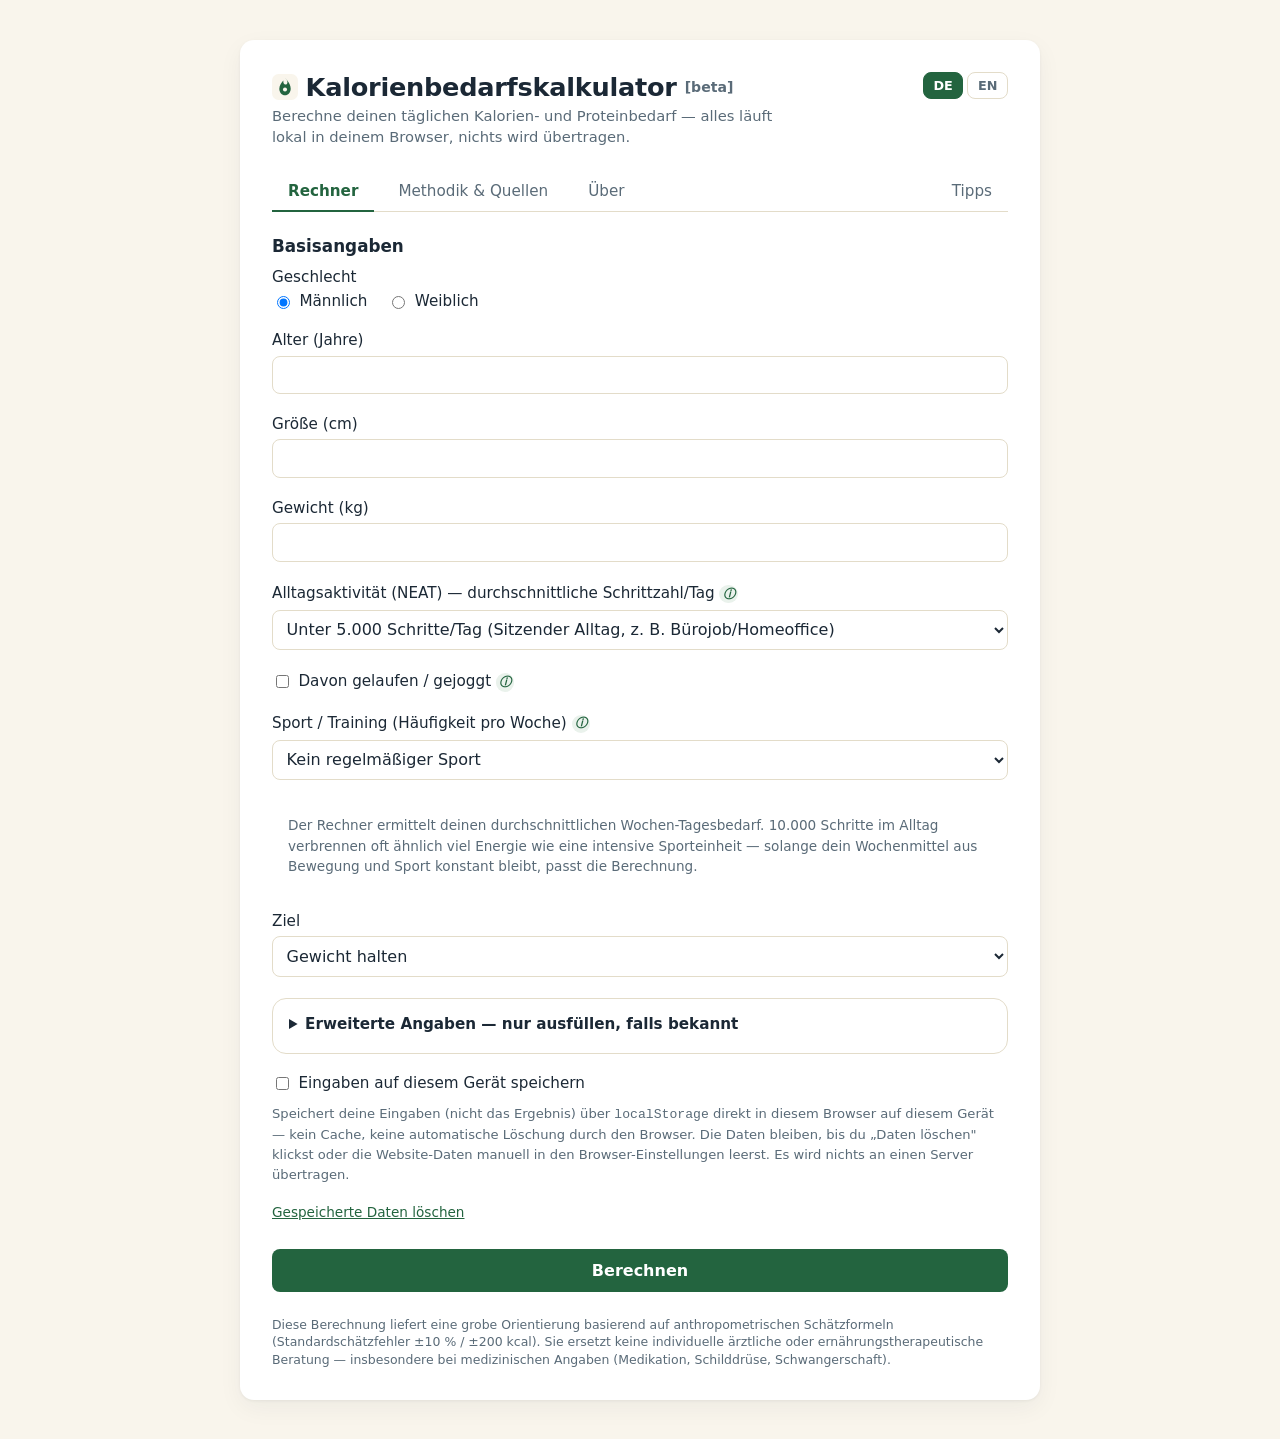
==== index.html @ caec0f0a "UI/UX: mehr vertikaler Abstand zwischen Formularblöcken, Spacing-Bug bei Hint-Box behoben Selbstkrit" ====
<!DOCTYPE html>
<html lang="de">
<head>
  <meta charset="UTF-8">
  <meta name="viewport" content="width=device-width, initial-scale=1.0">
  <title data-i18n="app_title">Kalorienbedarfskalkulator</title>
  <link rel="icon" type="image/svg+xml" href="kalorienbedarfskalkulator-favicon.svg">
  <link rel="stylesheet" href="css/style.css">
</head>
<body>
  <main class="card">
    <div class="header-row">
      <h1><img src="kalorienbedarfskalkulator-favicon.svg" alt="" class="h1-icon"><span data-i18n="app_title">Kalorienbedarfskalkulator</span> <span class="beta-tag">[beta]</span></h1>
      <div class="lang-switch" role="group" data-i18n-attr-aria-label="lang_switch_aria">
        <button type="button" id="lang-btn-de" class="lang-btn" data-lang="de">DE</button>
        <button type="button" id="lang-btn-en" class="lang-btn" data-lang="en">EN</button>
      </div>
    </div>
    <div class="subheader-row">
      <p class="subtitle" data-i18n="app_subtitle">Berechne deinen täglichen Kalorien- und Proteinbedarf — alles läuft lokal in deinem Browser, nichts wird übertragen.</p>
      <p id="translation-notice" class="translation-notice" hidden>Note: the English text was machine-translated and has not been manually reviewed.</p>
    </div>

    <nav class="tabs" role="tablist">
      <button type="button" id="tab-btn-rechner" class="tab-btn is-active" role="tab" aria-selected="true" aria-controls="tab-rechner" data-i18n="tab_rechner">Rechner</button>
      <button type="button" id="tab-btn-methodik" class="tab-btn" role="tab" aria-selected="false" aria-controls="tab-methodik" data-i18n="tab_methodik">Methodik &amp; Quellen</button>
      <button type="button" id="tab-btn-ueber" class="tab-btn" role="tab" aria-selected="false" aria-controls="tab-ueber" data-i18n="tab_ueber">Über</button>
      <button type="button" id="tab-btn-tipps" class="tab-btn tab-btn-right" role="tab" aria-selected="false" aria-controls="tab-tipps" data-i18n="tab_tipps">Tipps</button>
    </nav>

    <section id="tab-rechner" role="tabpanel">
      <form id="calc-form" novalidate>
        <h2 class="section-heading" data-i18n="heading_basisangaben">Basisangaben</h2>

        <div class="field">
          <span class="field-label" data-i18n="feld_geschlecht_label">Geschlecht</span>
          <div class="radio-group">
            <label><input type="radio" name="gender" value="male" checked> <span data-i18n="geschlecht_maennlich">Männlich</span></label>
            <label><input type="radio" name="gender" value="female"> <span data-i18n="geschlecht_weiblich">Weiblich</span></label>
          </div>
        </div>

        <div class="field">
          <label for="age" data-i18n="feld_alter_label">Alter (Jahre)</label>
          <input type="number" id="age" name="age" min="10" max="120" step="1" required>
        </div>

        <div class="field">
          <label for="height" data-i18n="feld_groesse_label">Größe (cm)</label>
          <input type="number" id="height" name="height" min="100" max="250" step="0.1" required>
        </div>

        <div class="field">
          <label for="weight" data-i18n="feld_gewicht_label">Gewicht (kg)</label>
          <input type="number" id="weight" name="weight" min="30" max="300" step="0.1" required>
        </div>

        <div class="field field-group-start">
          <div class="field-label-row">
            <label for="neatSchritte" data-i18n="feld_neat_label">Alltagsaktivität (NEAT) — durchschnittliche Schrittzahl/Tag</label>
            <details class="info-toggle">
              <summary aria-label="Mehr Informationen">ⓘ</summary>
              <div class="info-toggle-inhalt" data-i18n="feld_neat_hint">Zähl deine Gesamt-Schrittzahl an einem typischen Tag, so wie sie dein Tracker anzeigt — inklusive Spaziergänge und Laufrunden. Das deckt deine gesamte Alltagsbewegung ab, auch wenn ein Teil davon aus Sport stammt.</div>
            </details>
          </div>
          <select id="neatSchritte" name="neatSchritte" required>
            <option value="unter5000" selected data-i18n="neat_opt_unter5000">Unter 5.000 Schritte/Tag (Sitzender Alltag, z. B. Bürojob/Homeoffice)</option>
            <option value="5000bis10000" data-i18n="neat_opt_5000bis10000">5.000–10.000 Schritte/Tag (Moderat aktiv, z. B. Verkäufer, viele Alltagswege)</option>
            <option value="10000bis15000" data-i18n="neat_opt_10000bis15000">10.000–15.000 Schritte/Tag (Sehr aktiv, z. B. Kellner, Pflegekraft)</option>
            <option value="ab15000" data-i18n="neat_opt_ab15000">Über 15.000 Schritte/Tag (Extrem aktiv, z. B. Handwerker, Bauarbeiter)</option>
          </select>
        </div>

        <div class="field">
          <div class="field-label-row">
            <label class="checkbox-label"><input type="checkbox" id="laufAktiv"> <span data-i18n="lauf_label">Davon gelaufen / gejoggt</span></label>
            <details class="info-toggle">
              <summary aria-label="Mehr Informationen">ⓘ</summary>
              <div class="info-toggle-inhalt" data-i18n="lauf_km_hint">
                Zähl deine Gesamtschritte oben weiterhin genau so, wie dein Tracker sie anzeigt. Trage hier deine
                wöchentlichen Lauf-Kilometer ein. Falls du denselben Lauf unten bei der genauen MET-Berechnung
                einträgst, erkennt der Rechner das automatisch und übernimmt dafür die MET-Angabe — ohne
                MET-Eintrag rechnet er stattdessen mit einer einfachen Faustregel.
              </div>
            </details>
          </div>
          <div class="field sub-field" id="feld-lauf-km" hidden>
            <label for="laufKmWoche" data-i18n="lauf_km_label">Kilometer pro Woche</label>
            <input type="number" id="laufKmWoche" min="0" max="200" step="1" placeholder="0">
          </div>
        </div>

        <div class="field">
          <div class="field-label-row">
            <label for="sportHaeufigkeit" data-i18n="feld_sport_haeufigkeit_label">Sport / Training (Häufigkeit pro Woche)</label>
            <details class="info-toggle">
              <summary aria-label="Mehr Informationen">ⓘ</summary>
              <div class="info-toggle-inhalt">
                <p data-i18n="feld_sport_haeufigkeit_hint">Häufigkeit deines regelmäßigen Sports, zusätzlich zur Alltagsaktivität oben.</p>
                <p data-i18n="sport_haeufigkeit_doppelzaehlung_warnung">Gilt nur für Sport, der nicht wesentlich zu deiner Schrittzahl oben beiträgt (z. B. Radfahren, Schwimmen, Krafttraining, Yoga). Für Lauf- oder Gehsport nutze stattdessen oben bei der Schrittzahl das Feld „Davon gelaufen/gejoggt".</p>
              </div>
            </details>
          </div>
          <select id="sportHaeufigkeit" name="sportHaeufigkeit" required>
            <option value="keinSport" selected data-i18n="sport_haeufigkeit_opt_keinSport">Kein regelmäßiger Sport</option>
            <option value="1bis3" data-i18n="sport_haeufigkeit_opt_1bis3">1–3× pro Woche</option>
            <option value="3bis5" data-i18n="sport_haeufigkeit_opt_3bis5">3–5× pro Woche</option>
            <option value="6bis7" data-i18n="sport_haeufigkeit_opt_6bis7">6–7× pro Woche</option>
            <option value="leistungssport" data-i18n="sport_haeufigkeit_opt_leistungssport">Leistungssport / sehr intensiv</option>
          </select>
        </div>

        <div class="hint-box" data-i18n="neat_sport_aequivalenz_text">
          Der Rechner ermittelt deinen durchschnittlichen Wochen-Tagesbedarf. 10.000 Schritte im Alltag verbrennen oft
          ähnlich viel Energie wie eine intensive Sporteinheit — solange dein Wochenmittel aus Bewegung und Sport
          konstant bleibt, passt die Berechnung.
        </div>

        <div class="field field-group-start">
          <label for="goal" data-i18n="feld_ziel_label">Ziel</label>
          <select id="goal" name="goal">
            <option value="lose" data-i18n="ziel_opt_lose">Gewicht verlieren</option>
            <option value="maintain" selected data-i18n="ziel_opt_maintain">Gewicht halten</option>
            <option value="gain" data-i18n="ziel_opt_gain">Gewicht zunehmen</option>
          </select>
        </div>

        <details class="advanced">
          <summary data-i18n="erweiterte_summary">Erweiterte Angaben — nur ausfüllen, falls bekannt</summary>

          <fieldset class="field-group">
            <legend data-i18n="ffm_legend">Fettfreie Masse (FFM)</legend>
            <p class="field-hint" data-i18n="ffm_hint">Falls bekannt, ermöglicht das eine präzisere Formel (Cunningham 1991 / Katch-McArdle).</p>
            <div class="radio-group vertical">
              <label><input type="radio" name="ffmModus" value="keine" checked> <span data-i18n="ffm_opt_keine">Keine Angabe</span></label>
              <label><input type="radio" name="ffmModus" value="direkt"> <span data-i18n="ffm_opt_direkt">FFM direkt bekannt (z. B. DXA/BIA/ADP)</span></label>
              <label><input type="radio" name="ffmModus" value="kfa"> <span data-i18n="ffm_opt_kfa">Körperfettanteil bekannt</span></label>
            </div>
            <div class="field sub-field" id="feld-ffm-direkt" hidden>
              <label for="ffmDirekt" data-i18n="ffm_direkt_label">Fettfreie Masse (kg)</label>
              <input type="number" id="ffmDirekt" min="10" max="150" step="0.1">
              <p class="field-error" id="error-ffm-direkt" hidden data-i18n="error_ffm_zu_hoch">Die fettfreie Masse muss kleiner als dein Gesamtgewicht sein.</p>
            </div>
            <div class="field sub-field" id="feld-ffm-kfa" hidden>
              <label for="kfaProzent" data-i18n="ffm_kfa_label">Körperfettanteil (%)</label>
              <input type="number" id="kfaProzent" min="3" max="60" step="0.1">
              <p class="field-error" id="error-kfa" hidden data-i18n="error_kfa_bereich">Bitte einen Wert zwischen 3 % und 60 % eingeben.</p>
            </div>
            <div class="field sub-field" id="feld-ist-sportler" hidden>
              <label class="checkbox-label"><input type="checkbox" id="istSportler"> <span data-i18n="ffm_sportler_label">Freizeitsportler:in (regelmäßiges Training)</span></label>
            </div>
          </fieldset>

          <fieldset class="field-group">
            <legend data-i18n="sport_legend">Sport / Training</legend>
            <details class="info-toggle info-toggle-standalone">
              <summary aria-label="Mehr Informationen">ⓘ<span data-i18n="sport_hint_kurz"> Genauere Eingabe statt Häufigkeits-Schätzung</span></summary>
              <div class="info-toggle-inhalt" data-i18n="sport_hint">
                Die Sport-Häufigkeit oben ist eine grobe Schätzung. Falls du deine Trainingsdaten genau kennst,
                kannst du sie stattdessen hier präzise angeben — das <strong>ersetzt</strong> die
                Häufigkeits-Schätzung oben (kein zusätzlicher Aufschlag, sonst Doppelzählung). Deine
                Alltagsaktivität (NEAT) bleibt davon unberührt.
              </div>
            </details>
            <div class="radio-group vertical">
              <label><input type="radio" name="sportModus" value="keine" checked> <span data-i18n="sport_opt_keine">Schätzung oben verwenden</span></label>
              <label><input type="radio" name="sportModus" value="met"> <span data-i18n="sport_opt_met">Genaue MET-Berechnung</span></label>
            </div>
            <div class="sub-field" id="feld-met" hidden>
              <div class="field">
                <div class="field-label-row">
                  <label class="checkbox-label"><input type="checkbox" id="traegtTrackerBeimSport" checked> <span data-i18n="traegt_tracker_label">Ich trage meinen Schrittzähler auch beim hier eingetragenen Sport</span></label>
                  <details class="info-toggle">
                    <summary aria-label="Mehr Informationen">ⓘ</summary>
                    <div class="info-toggle-inhalt" data-i18n="traegt_tracker_hint">
                      Aktiv: Laufen, Gehen/Wandern und Ballsportarten unten werden anteilig von deiner Schrittzahl
                      oben abgezogen, um Doppelzählung zu vermeiden (Krafttraining, Rad, Schwimmen, Yoga bleiben
                      unberührt). Inaktiv: deine Schrittzahl oben gilt als reine Alltagsbewegung, dein Training
                      unten wird voll obendrauf gerechnet.
                    </div>
                  </details>
                </div>
              </div>
              <details class="info-toggle info-toggle-standalone" id="hinweis-lauf-met" hidden>
                <summary aria-label="Mehr Informationen">ⓘ<span data-i18n="hinweis_lauf_met_kurz"> Lauf-km oben werden berücksichtigt</span></summary>
                <div class="info-toggle-inhalt" data-i18n="hinweis_lauf_met">
                  Wenn du kein Laufen in die MET-Tabelle einträgst, werden deine oben angegebenen Lauf-Kilometer
                  berücksichtigt. Wenn du auch hier dein Lauftraining einträgst, berechnet der Rechner dein Training
                  exakt über MET. Deine gelaufenen Schritte werden im Hintergrund von deinen Alltagsschritten
                  abgezogen, um eine Doppelzählung zu vermeiden. Du musst oben nichts ändern.
                </div>
              </details>
              <div class="field-label-row">
                <span class="field-label" data-i18n="met_legend">MET-Aktivitäten</span>
                <details class="info-toggle">
                  <summary aria-label="Mehr Informationen">ⓘ</summary>
                  <div class="info-toggle-inhalt" data-i18n="met_hint">
                    <abbr title="Metabolic Equivalent of Task">MET</abbr>: Vielfaches des Grundumsatzes während einer Aktivität. Werte
                    aus dem <em>Compendium of Physical Activities</em> (Standardreferenz der Sportwissenschaft, Details im Tab
                    „Methodik &amp; Quellen"). Wähle je Aktivität einen Eintrag und die Stunden pro Woche — bei mehreren
                    Sportarten erscheint automatisch eine neue Zeile.
                  </div>
                </details>
              </div>
              <div id="met-liste"></div>
            </div>
            <p class="field-hint sub-field" id="hinweis-met-override" hidden data-i18n="hinweis_met_override">
              Bei genauer MET-Berechnung wird oben automatisch „Kein regelmäßiger Sport" als Sport-Häufigkeit angenommen (Feld ist deaktiviert) — dein Training wird hier separat und präziser dazugerechnet. Deine Alltagsaktivität (NEAT) bleibt davon unberührt.
            </p>
          </fieldset>

          <fieldset class="field-group">
            <legend data-i18n="weitere_legend">Weitere Faktoren</legend>

            <div class="field" id="feld-schwangerschaft">
              <label for="schwangerschaftStillzeit" data-i18n="schwangerschaft_label">Schwangerschaft / Stillzeit</label>
              <select id="schwangerschaftStillzeit">
                <option value="" data-i18n="schwangerschaft_opt_keine">Keine Angabe</option>
                <option value="schwanger" data-i18n="schwangerschaft_opt_schwanger">Schwangerschaft</option>
                <option value="stillzeit" data-i18n="schwangerschaft_opt_stillzeit">Stillzeit</option>
              </select>
            </div>

            <div class="field">
              <label class="checkbox-label"><input type="checkbox" id="adaptiveThermogenese"> <span data-i18n="diaet_label">Seit längerem in Diät / Kalorienrestriktion</span></label>
              <p class="field-hint" data-i18n="diaet_hint">Senkt den Grundumsatz um ca. 5–10 % (adaptive Thermogenese).</p>
            </div>

            <div class="field">
              <label class="checkbox-label"><input type="checkbox" id="schilddruseAktiv"> <span data-i18n="schilddruese_label">Ärztlich diagnostizierte Schilddrüsen-Erkrankung</span></label>
              <div class="field sub-field" id="feld-schilddruse" hidden>
                <label for="schilddruseProzent" data-i18n="schilddruese_prozent_label">Abweichung vom Grundumsatz laut Diagnose (%)</label>
                <input type="number" id="schilddruseProzent" min="-10" max="30" step="1">
                <p class="field-hint disclaimer-inline" data-i18n="schilddruese_disclaimer">Bitte nur nach ärztlicher Angabe ausfüllen — ersetzt keine ärztliche oder ernährungstherapeutische Beratung.</p>
              </div>
            </div>

            <div class="field">
              <label class="checkbox-label"><input type="checkbox" id="betaBlockerAktiv"> <span data-i18n="betablocker_label">Einnahme von Beta-Blockern</span></label>
            </div>

            <div class="field">
              <div class="field-label-row">
                <label class="checkbox-label"><input type="checkbox" id="fidgetingAktiv"> <span data-i18n="fidgeting_label">Auffällig viel unbewusste Bewegung / Zappeln</span></label>
                <details class="info-toggle">
                  <summary aria-label="Mehr Informationen">ⓘ</summary>
                  <div class="info-toggle-inhalt" data-i18n="fidgeting_hint">Erhöht den Energieverbrauch leicht (PAL +0,05 bis +0,10) — unabhängig von Sport oder Alltagsaktivität.</div>
                </details>
              </div>
            </div>

            <div class="field">
              <label class="checkbox-label"><input type="checkbox" id="fieberAktiv"> <span data-i18n="fieber_label">Aktuell Fieber</span></label>
              <div class="field sub-field" id="feld-fieber" hidden>
                <label for="fieberTemperatur" data-i18n="fieber_temp_label">Körpertemperatur (°C)</label>
                <input type="number" id="fieberTemperatur" min="35" max="45" step="0.1">
                <p class="field-error" id="error-fieber" hidden></p>
              </div>
            </div>
          </fieldset>
        </details>

        <div class="field">
          <label class="checkbox-label"><input type="checkbox" id="speichernAktiv"> <span data-i18n="speichern_label">Eingaben auf diesem Gerät speichern</span></label>
          <p class="field-hint" data-i18n="speichern_hint">
            Speichert deine Eingaben (nicht das Ergebnis) über <code>localStorage</code> direkt in diesem Browser auf diesem
            Gerät — kein Cache, keine automatische Löschung durch den Browser. Die Daten bleiben, bis du „Daten löschen"
            klickst oder die Website-Daten manuell in den Browser-Einstellungen leerst. Es wird nichts an einen Server übertragen.
          </p>
          <button type="button" id="datenLoeschenBtn" class="link-btn" data-i18n="speichern_loeschen_btn">Gespeicherte Daten löschen</button>
        </div>

        <button type="submit" data-i18n="submit_btn">Berechnen</button>
      </form>

      <section id="result" class="result" hidden aria-live="polite">
        <div class="result-item">
          <div class="result-row">
            <span data-i18n="result_bmi_label">Body-Mass-Index (BMI)</span>
            <strong id="val-bmi">–</strong>
          </div>
        </div>

        <div class="result-item">
          <div class="result-row">
            <span data-i18n="result_ree_label">Grundumsatz (REE)</span>
            <strong id="val-ree">–</strong>
          </div>
          <div class="bar" id="bar-ree"></div>
        </div>

        <div class="hint-box soft-boundary-hinweis" id="soft-boundary-hinweis" hidden></div>

        <div class="result-item">
          <div class="result-row">
            <span data-i18n="result_tee_label">Gesamtumsatz (TEE)</span>
            <strong id="val-tee">–</strong>
          </div>
          <div class="bar" id="bar-tee"></div>
        </div>

        <div class="result-item highlight">
          <div class="result-row">
            <span id="val-ziel-label">Empfohlene Kalorienzufuhr</span>
            <strong id="val-ziel">–</strong>
          </div>
          <div class="bar" id="bar-ziel"></div>
          <div id="ziel-warnung" class="signal-text" hidden></div>
        </div>

        <div class="hint-box" id="pal-hoch-hinweis" hidden data-i18n="pal_hoch_hinweis">
          Dein berechnetes Aktivitätslevel (PAL) liegt bei oder über 2,4 — das entspricht einer außergewöhnlich hohen
          dauerhaften Belastung nahe der physiologischen Obergrenze. Achte auf ausreichend Regeneration, Schlaf und bei
          Bedarf Erholungstage, besonders wenn du dieses Niveau über längere Zeit hältst.
        </div>

        <h3 class="section-heading" data-i18n="result_zusatz_heading">Zusätzliche Referenzwerte</h3>

        <div class="result-item">
          <div class="result-row">
            <span data-i18n="result_fettabbau_label">Kalorienbedarf für Fettabbau</span>
            <strong id="val-fettabbau">–</strong>
          </div>
          <div class="bar" id="bar-fettabbau"></div>
          <p id="fettabbau-hinweis" class="signal-text" hidden data-i18n="result_fettabbau_hinweis">Auf den Grundumsatz gedeckelt (Sicherheitsgrenze) — ein rechnerisch niedrigeres Defizit wäre hier nicht sinnvoll.</p>
        </div>

        <div class="result-item">
          <div class="result-row">
            <span data-i18n="result_protein_erhalt_label">Proteinbedarf für Muskelerhalt</span>
            <strong id="val-protein-erhalt">–</strong>
          </div>
          <div class="bar" id="bar-protein-erhalt"></div>
        </div>

        <div class="result-item">
          <div class="result-row">
            <span data-i18n="result_protein_aufbau_label">Proteinbedarf für Muskelaufbau</span>
            <strong id="val-protein-aufbau">–</strong>
          </div>
          <div class="bar" id="bar-protein-aufbau"></div>
        </div>

        <div class="hint-box">
          <p data-i18n="hint_sporttage"><strong>Sporttage:</strong> Die errechneten Kalorienziele basieren auf deinem angegebenen Aktivitätslevel bzw. deinen angegebenen durchschnittlichen Sportaktivitäten pro Woche — in Wochen mit zusätzlichen oder härteren Sporteinheiten (insb. Cardio/HIIT) solltest du zusätzliche Kalorien einplanen, damit du nicht zu tief in ein Kaloriendefizit rutschst.</p>
          <p data-i18n="hint_recomposition"><strong>Body Recomposition:</strong> Um gleichzeitig Körperfett abzubauen und Muskeln aufzubauen, ist neben ausreichend Protein insbesondere Krafttraining notwendig. Eine mittelfristige Steigerung der Muskelmasse erhöht zudem den Grundumsatz — die Kalkulation sollte daher regelmäßig aktualisiert werden.</p>
        </div>

        <details class="result-details stillstand-panel">
          <summary data-i18n="stillstand_panel_titel">Gewichtsstillstand oder Abnehmblockade? Woran es liegen kann</summary>
          <div class="hint-box">
            <p data-i18n="stillstand_thermogenese">
              Ein zu extremes Defizit kann zu vermehrtem Hunger, weniger unbewusster Alltagsbewegung (NEAT) und einem leicht
              sinkenden Grundumsatz führen (adaptive Thermogenese, ca. 5–10 %) — genau deshalb empfiehlt dieser Rechner ein
              moderates Defizit von 15–20 % statt eines radikalen.
            </p>
            <p data-i18n="stillstand_hormonell">
              Auch hormonelle Faktoren spielen eine Rolle: Eine Schilddrüsenunterfunktion kann den Grundumsatz messbar senken
              (im Formular oben unter „Weitere Faktoren" berücksichtigbar, falls ärztlich diagnostiziert), und erhöhte
              Stresshormone (Cortisol) können durch Wassereinlagerungen den tatsächlichen Fettabbau auf der Waage verschleiern.
            </p>
            <p data-i18n="stillstand_checkliste_intro">
              Bevor du von einem echten Plateau ausgehst: Gewichtsschwankungen durch Wasser sind normal — erst ab 4–6 Wochen
              wirklichem Stillstand lohnt sich eine genauere Abklärung. Für ein Arztgespräch können folgende Blutwerte
              hilfreich sein:
            </p>
            <ul class="hinweis-liste">
              <li data-i18n="stillstand_checkliste_schilddruese">Schilddrüse (TSH, fT3, fT4)</li>
              <li data-i18n="stillstand_checkliste_naehrstoffe">Nährstoffstatus (Eisen/Ferritin, Vitamin D)</li>
              <li data-i18n="stillstand_checkliste_hormone">ggf. Hormonstatus</li>
            </ul>
            <p class="disclaimer-inline" data-i18n="stillstand_disclaimer">
              Dieser Rechner ersetzt keine medizinische Diagnostik. Bei chronischem Abnehmstillstand oder Verdacht auf
              Stoffwechselerkrankungen wende dich bitte an qualifiziertes Fachpersonal.
            </p>
          </div>
        </details>

        <details class="result-details">
          <summary data-i18n="result_details_summary">Details zur Berechnung (Bandbreite, Formel, Modifikatoren)</summary>
          <div id="detail-inhalt"></div>
        </details>

        <div class="field print-footer-feld">
          <label for="druckFussnote" data-i18n="druck_footer_label">Fußzeile für den PDF-Export (optional)</label>
          <input type="text" id="druckFussnote" maxlength="20">
          <p class="field-hint" data-i18n="druck_footer_hint">
            Wird zentriert am unteren Rand jeder gedruckten Seite angezeigt, z. B. dein Name. Bleibt das Feld leer, ändert
            sich am PDF-Export nichts.
          </p>
        </div>

        <button type="button" id="printBtn" class="secondary-btn" data-i18n="print_btn">Ergebnis als PDF speichern</button>
      </section>

      <p class="disclaimer" data-i18n="disclaimer">
        Diese Berechnung liefert eine grobe Orientierung basierend auf anthropometrischen Schätzformeln (Standardschätzfehler ±10 % / ±200 kcal).
        Sie ersetzt keine individuelle ärztliche oder ernährungstherapeutische Beratung — insbesondere bei medizinischen Angaben (Medikation, Schilddrüse, Schwangerschaft).
      </p>

      <div class="druck-eingaben" id="druck-eingaben" hidden>
        <h2 class="section-heading" data-i18n="druck_eingaben_heading">Eingegebene Werte</h2>
        <dl id="druck-eingaben-liste"></dl>
      </div>

      <div class="druck-footer" id="druck-footer" hidden>
        <span id="druck-footer-datum"></span>
        <span id="druck-footer-text"></span>
      </div>
    </section>

    <section id="tab-methodik" role="tabpanel" hidden>
      <h2 class="section-heading" data-i18n="methodik_formeln_heading">Verwendete Formeln</h2>
      <div id="methodik-formeln"></div>

      <h2 class="section-heading" data-i18n="methodik_pal_heading">Das PAL-Konzept</h2>
      <p class="field-hint" data-i18n="methodik_pal_text">
        <abbr title="Physical Activity Level">PAL</abbr> steht für „Physical Activity Level" und beschreibt, wievielmal höher
        dein tatsächlicher Tagesverbrauch im Vergleich zum Grundumsatz liegt. Dieser Rechner setzt sich aus drei
        unabhängigen, addierten Bausteinen zusammen: der Alltagsaktivität (NEAT, geschätzt über deine durchschnittliche
        Schrittzahl/Tag, PAL 1,2–2,0), einem Sport-Zuschlag nach Trainingshäufigkeit oder wahlweise einer genauen
        MET-Berechnung (+0,00 bis +0,40) und optional einem kleinen Zuschlag für auffällig viel unbewusste Spontanbewegung
        (Fidgeting, +0,05 bis +0,10). Die getrennte Erfassung von Alltag und Sport vermeidet, dass beides in einer
        einzigen groben Schätzung vermischt wird — die Gesamtsumme wird auf 1,2 bis 2,6 begrenzt.
      </p>

      <h2 class="section-heading" data-i18n="methodik_met_heading">MET-Werte (Trainingsintensität)</h2>
      <p class="field-hint" id="methodik-met-quelle"></p>
      <div id="methodik-met"></div>

      <h2 class="section-heading" data-i18n="methodik_nicht_heading">Nicht eingerechnete Faktoren</h2>
      <p class="field-hint" data-i18n="methodik_nicht_intro">Diese Faktoren beeinflussen den Energiebedarf zwar grundsätzlich, fließen hier aber bewusst nicht in die Berechnung ein:</p>
      <ul id="liste-nicht-gerechnet" class="hinweis-liste"></ul>

      <h2 class="section-heading" data-i18n="methodik_grenzen_heading">Wann dieser Rechner nicht ausreicht</h2>
      <ul class="hinweis-liste">
        <li data-i18n="methodik_grenzen_li1">Organgewichte/MRT-Volumetrie oder indirekte Kalorimetrie als Goldstandard sind hier nicht abbildbar.</li>
        <li data-i18n="methodik_grenzen_li2">Tumorkachexie und ähnliche klinische Sonderfälle werden von keiner der Formeln erfasst.</li>
        <li data-i18n="methodik_grenzen_li3">Bei BMI &lt;16 oder &gt;40, schweren Traumata oder Verbrennungen: bitte klinische Abklärung statt Selbstberechnung.</li>
      </ul>
    </section>

    <section id="tab-ueber" role="tabpanel" hidden>
      <h2 class="section-heading" data-i18n="ueber_heading">Über dieses Projekt</h2>
      <p class="field-hint" data-i18n="ueber_intro">
        Der Kalorienbedarfsrechner ist ein quelloffenes Projekt — der vollständige Quellcode ist frei einsehbar auf
        <a href="https://github.com/bartlog/kalorienbedarfskalkulator" target="_blank" rel="noopener">GitHub</a>.
        Alle verwendeten Formeln und Modifikatoren beruhen auf wissenschaftlichen Studien (siehe Reiter „Methodik &amp;
        Quellen") und wurden anhand mehrerer Testfälle überprüft. Trotzdem übernimmt dieses Tool keine Gewähr für
        Richtigkeit oder Vollständigkeit und ersetzt keine medizinische oder ernährungswissenschaftliche Beratung.
      </p>
      <p class="field-hint" data-i18n="ueber_autor">
        <strong>Autor:</strong> Heiko Bartlog —
        <a href="https://bartlog.de" target="_blank" rel="noopener">bartlog.de</a><br>
        Entstanden mithilfe von Gemini (Deep Research, Grobkonzeption, Testfälle) und Claude Code.
      </p>
    </section>

    <section id="tab-tipps" role="tabpanel" hidden>
      <h2 class="section-heading" data-i18n="tipps_heading">Praxis-Tipps für Fettabbau &amp; Recomposition</h2>
      <p class="field-hint" data-i18n="tipps_intro">
        Eine kuratierte Sammlung praktischer Hebel — von Ernährung über Training bis Restaurantbesuche. Diese
        Empfehlungen ergänzen die Kalorien- und Proteinwerte oben, ersetzen aber keine individuelle medizinische
        oder ernährungswissenschaftliche Beratung. Jeder Abschnitt lässt sich über die Auswahl unterhalb des Titels
        nach Einstufung filtern.
      </p>
      <div id="tipps-abschnitte"></div>
    </section>
  </main>

  <script src="js/formeln.js"></script>
  <script src="js/auswahl.js"></script>
  <script src="js/modifikatoren.js"></script>
  <script src="js/berechnung.js"></script>
  <script src="js/speicher.js"></script>
  <script src="js/tipps-daten.js"></script>
  <script src="js/i18n.js"></script>
  <script src="js/ui.js"></script>
</body>
</html>
---- css/style.css ----
:root {
  --color-bg: #f9f5ec;
  --color-card: #ffffff;
  --color-text: #1b2835;
  --color-muted: #5a6b78;
  --color-accent: #23643f;
  --color-accent-hover: #1a4d30;
  --color-signal: #a12f2f;
  --color-border: #e3dcc9;
  --color-highlight-bg: #eaf2ec;
  --radius: 14px;
  --radius-sm: 8px;
  --font-family: Roboto, -apple-system, "Segoe UI", system-ui, "Helvetica Neue", Arial, sans-serif;
}

* {
  box-sizing: border-box;
}

/* Ohne diese Regel gewinnt z. B. .field{display:flex} gegen das UA-Standard-
   [hidden]{display:none} (gleiche Spezifität, später in der Kaskade) —
   Elemente mit dem hidden-Attribut blieben sonst sichtbar. */
[hidden] {
  display: none !important;
}

body {
  margin: 0;
  min-height: 100vh;
  display: flex;
  align-items: flex-start;
  justify-content: center;
  padding: 2.5rem 1rem;
  background: var(--color-bg);
  color: var(--color-text);
  font-family: var(--font-family);
}

.card {
  width: 100%;
  max-width: 800px;
  background: var(--color-card);
  border-radius: var(--radius);
  padding: 2rem;
  box-shadow: 0 1px 3px rgba(27, 40, 53, 0.06), 0 8px 24px rgba(27, 40, 53, 0.05);
}

.header-row {
  display: flex;
  align-items: flex-start;
  justify-content: space-between;
  gap: 1rem;
}

/* Ohne min-width:0 schrumpft ein Flex-Kind nicht unter die Breite seines
   eigenen Inhalts (derselbe Effekt wie bei <fieldset> weiter unten) — bei
   langen Titeln (v. a. Englisch) sprengt das sonst .header-row/.card. */
h1 {
  margin: 0 0 0.25rem;
  font-size: 1.6rem;
  letter-spacing: -0.01em;
  display: flex;
  align-items: center;
  flex-wrap: wrap;
  gap: 0.5rem;
  min-width: 0;
}

.h1-icon {
  height: 1em;
  width: 1em;
}

.beta-tag {
  font-size: 0.55em;
  font-weight: 600;
  color: var(--color-muted);
  letter-spacing: 0;
}

.lang-switch {
  display: flex;
  gap: 0.25rem;
  flex-shrink: 0;
}

.lang-btn {
  border: 1px solid var(--color-border);
  background: var(--color-card);
  color: var(--color-muted);
  padding: 0.3rem 0.6rem;
  border-radius: var(--radius-sm);
  font-size: 0.8rem;
  font-weight: 600;
  font-family: inherit;
  cursor: pointer;
}

.lang-btn.is-active {
  background: var(--color-accent);
  color: #fff;
  border-color: var(--color-accent);
}

.subheader-row {
  display: flex;
  flex-wrap: wrap;
  justify-content: space-between;
  gap: 0.25rem 1rem;
}

.subtitle {
  margin: 0 0 1.5rem;
  color: var(--color-muted);
  font-size: 0.92rem;
  line-height: 1.4;
  max-width: 55ch;
}

.translation-notice {
  margin: 0 0 1.5rem;
  flex: 0 0 auto;
  width: 260px;
  font-size: 0.78rem;
  color: var(--color-muted);
  font-style: italic;
  line-height: 1.4;
  text-align: right;
}

.section-heading {
  font-size: 1.05rem;
  margin: 1.5rem 0 0.75rem;
  color: var(--color-text);
}

/* ---- Tabs ------------------------------------------------------------ */

.tabs {
  display: flex;
  flex-wrap: wrap;
  gap: 0.25rem 0.5rem;
  border-bottom: 1px solid var(--color-border);
  margin-bottom: 1.25rem;
}

.tab-btn {
  background: none;
  border: none;
  padding: 0.65rem 1rem;
  font-size: 0.95rem;
  font-family: inherit;
  color: var(--color-muted);
  cursor: pointer;
  border-bottom: 2px solid transparent;
  margin-bottom: -1px;
}

.tab-btn.is-active {
  color: var(--color-accent);
  border-bottom-color: var(--color-accent);
  font-weight: 600;
}

/* margin-left:auto schiebt diesen Tab an den rechten Rand der Flex-Leiste,
   wodurch der gesamte verbleibende Platz als Lücke zu den anderen Tabs entsteht. */
.tab-btn.tab-btn-right {
  margin-left: auto;
}

/* ---- Formularfelder ---------------------------------------------------- */

.field {
  margin-bottom: 1.3rem;
  display: flex;
  flex-direction: column;
  gap: 0.4rem;
}

/* Etwas zusätzlicher Abstand vor dem ersten Feld eines neuen inhaltlichen
   Blocks (z. B. Aktivitäts-Felder nach den Basis-Körperdaten, "Ziel" nach
   den Aktivitäts-Feldern) -- rein visuelle Gliederung innerhalb des sonst
   gleichförmigen Formularflusses, ohne eine harte Trennlinie einzuführen. */
.field-group-start {
  margin-top: 0.6rem;
}

.field-row {
  display: flex;
  gap: 0.75rem;
}

.field-row .field {
  flex: 1;
  margin-bottom: 0;
}

.field-label,
label {
  font-size: 0.95rem;
}

.field-hint {
  margin: 0.35rem 0 0.85rem;
  font-size: 0.82rem;
  color: var(--color-muted);
  line-height: 1.5;
}

.disclaimer-inline {
  color: var(--color-signal);
}

/* Kompaktes Info-Icon (ⓘ) statt Dauertext-Hinweis -- nutzt <details>/<summary>,
   dasselbe native Auf/Zuklapp-Muster wie "Erweiterte Angaben"/"Details zur
   Berechnung", nur klein gestylt. Keine eigene JS-Logik nötig. */
.field-label-row {
  display: flex;
  align-items: center;
  flex-wrap: wrap;
  gap: 0.3rem;
}

.info-toggle {
  display: inline-block;
  vertical-align: middle;
}

.info-toggle summary {
  display: inline-flex;
  align-items: center;
  justify-content: center;
  gap: 0.3rem;
  width: 1.15rem;
  height: 1.15rem;
  border-radius: 50%;
  background: var(--color-highlight-bg);
  color: var(--color-accent);
  font-size: 0.75rem;
  font-weight: 700;
  font-style: italic;
  cursor: pointer;
  list-style: none;
  user-select: none;
}

.info-toggle summary::-webkit-details-marker,
.info-toggle summary::marker {
  display: none;
  content: "";
}

.info-toggle summary:hover {
  background: var(--color-border);
}

.info-toggle-inhalt {
  margin-top: 0.5rem;
  padding: 0.75rem 1rem;
  background: var(--color-highlight-bg);
  border-radius: var(--radius-sm);
  font-size: 0.95rem;
  line-height: 1.5;
}

.info-toggle-inhalt p {
  margin: 0 0 0.6rem;
}

.info-toggle-inhalt p:last-child {
  margin-bottom: 0;
}

/* Variante für Icons, die nicht neben einem Feld-Label stehen, sondern für
   sich als eigene Zeile -- Summary ist dann breiter (Icon + Kurztext) statt
   nur ein rundes Icon. */
.info-toggle-standalone {
  display: block;
  margin: 0.5rem 0;
}

.info-toggle-standalone summary {
  width: auto;
  height: auto;
  padding: 0.4rem 0.7rem;
  border-radius: var(--radius-sm);
  font-style: normal;
  font-size: 0.85rem;
  font-weight: 500;
  color: var(--color-accent);
}

.field-error {
  margin: 0.35rem 0 0;
  font-size: 0.82rem;
  font-weight: 600;
  color: var(--color-signal);
}

input[type="number"],
select {
  padding: 0.55rem 0.6rem;
  border: 1px solid var(--color-border);
  border-radius: var(--radius-sm);
  font-size: 1rem;
  font-family: inherit;
  background: var(--color-card);
  color: var(--color-text);
}

input[type="number"]:focus,
select:focus {
  outline: 2px solid var(--color-accent);
  outline-offset: 1px;
}

input[type="number"]:disabled,
select:disabled {
  background: var(--color-highlight-bg);
  color: var(--color-muted);
  cursor: not-allowed;
}

.radio-group {
  display: flex;
  gap: 1.25rem;
  flex-wrap: wrap;
}

.radio-group.vertical {
  flex-direction: column;
  gap: 0.7rem;
  margin-bottom: 0.25rem;
}

.radio-group label,
.checkbox-label {
  display: flex;
  align-items: center;
  gap: 0.4rem;
  font-size: 0.95rem;
}

.sub-field {
  margin-left: 1.6rem;
  margin-top: 0.6rem;
  margin-bottom: 0.6rem;
  padding-left: 0.75rem;
  border-left: 2px solid var(--color-highlight-bg);
}

/* ---- MET-Aktivitätsliste (dynamisch) ------------------------------------ */

.met-zeile {
  display: flex;
  gap: 0.5rem;
  align-items: flex-start;
  margin-bottom: 0.6rem;
}

.met-zeile .met-aktivitaet {
  flex: 2;
  min-width: 0;
}

.met-zeile .met-manuell,
.met-zeile .met-stunden {
  flex: 1;
  min-width: 0;
}

.met-entfernen {
  flex: 0 0 auto;
  width: 2.1rem;
  height: 2.1rem;
  border: 1px solid var(--color-border);
  border-radius: var(--radius-sm);
  background: var(--color-card);
  color: var(--color-muted);
  font-size: 1rem;
  line-height: 1;
  cursor: pointer;
}

.met-entfernen:hover {
  background: var(--color-highlight-bg);
  color: var(--color-signal);
}

/* ---- Erweiterte Angaben ------------------------------------------------- */

.advanced {
  margin: 1.25rem 0;
  border: 1px solid var(--color-border);
  border-radius: var(--radius);
  padding: 0.25rem 1rem 0.5rem;
}

.advanced summary {
  cursor: pointer;
  padding: 0.75rem 0;
  font-weight: 600;
  font-size: 0.95rem;
}

.field-group {
  border: none;
  border-top: 1px solid var(--color-border);
  padding: 1.1rem 0 1.3rem;
  margin: 0;
  /* <fieldset> hat browserseitig standardmäßig min-width:min-content —
     dadurch wird es (und alles darüber, bis zur Karte) nie schmaler als sein
     breitester unteilbarer Inhalt, z. B. die längste <select>-Option in der
     MET-Liste. Ohne diese Zeile bläht das die ganze Seite horizontal auf. */
  min-width: 0;
}

.field-group legend {
  font-weight: 600;
  font-size: 0.95rem;
  padding: 0 0.1rem;
  margin-bottom: 0.3rem;
}

/* ---- Tipps-Tab (Body Recomposition) ------------------------------------- */

.tipps-abschnitt {
  margin-bottom: 0.75rem;
}

.tipps-anzahl {
  color: var(--color-muted);
  font-weight: 400;
  font-size: 0.85em;
}

.tipps-filter {
  margin: 0.75rem 0 0;
}

.tipps-filter select {
  max-width: 100%;
}

.tipps-table-wrap {
  overflow-x: auto;
  margin-top: 0.75rem;
}

.tipps-table {
  width: 100%;
  min-width: 640px;
  border-collapse: collapse;
  font-size: 0.85rem;
}

.tipps-table th,
.tipps-table td {
  text-align: left;
  vertical-align: top;
  padding: 0.55rem 0.65rem;
  border: 2px solid #fff;
}

.tipps-table th {
  background: var(--color-highlight-bg);
  font-weight: 600;
  white-space: nowrap;
}

.tipps-table td:first-child {
  white-space: nowrap;
  font-weight: 600;
}

.tipps-stufe-top td {
  background: #93c47d;
}

.tipps-stufe-gut td {
  background: #b6d7a8;
}

.tipps-stufe-ok td {
  background: #d9ead3;
}

.tipps-stufe-selten td {
  background: #ffe599;
}

.tipps-stufe-vermeiden td {
  background: #f9cb9c;
}

.tipps-stufe-restaurant td {
  background: #a4c2f4;
}

.hinweis-liste {
  margin: 0.5rem 0 0;
  padding-left: 1.2rem;
  font-size: 0.85rem;
  color: var(--color-muted);
  line-height: 1.5;
}

/* ---- Buttons ------------------------------------------------------------ */

button[type="submit"] {
  width: 100%;
  padding: 0.75rem;
  margin-top: 0.5rem;
  border: none;
  border-radius: var(--radius-sm);
  background: var(--color-accent);
  color: #fff;
  font-size: 1rem;
  font-weight: 600;
  font-family: inherit;
  cursor: pointer;
}

button[type="submit"]:hover {
  background: var(--color-accent-hover);
}

.secondary-btn {
  width: 100%;
  padding: 0.65rem;
  margin-top: 1rem;
  border: 1px solid var(--color-accent);
  border-radius: var(--radius-sm);
  background: transparent;
  color: var(--color-accent);
  font-size: 0.95rem;
  font-weight: 600;
  font-family: inherit;
  cursor: pointer;
}

.secondary-btn:hover {
  background: var(--color-highlight-bg);
}

.link-btn {
  border: none;
  background: none;
  color: var(--color-accent);
  font-size: 0.85rem;
  font-family: inherit;
  text-decoration: underline;
  cursor: pointer;
  padding: 0;
  align-self: flex-start;
}

/* ---- Ergebnis ------------------------------------------------------------ */

.result {
  margin-top: 1.5rem;
  padding: 1.25rem;
  border-radius: var(--radius);
  background: var(--color-highlight-bg);
  display: flex;
  flex-direction: column;
  gap: 1.2rem;
}

.result-item {
  display: flex;
  flex-direction: column;
  gap: 0.4rem;
}

.result-row {
  display: flex;
  justify-content: space-between;
  align-items: baseline;
  font-size: 0.95rem;
}

.result-item.highlight strong {
  color: var(--color-accent);
  font-size: 1.15rem;
}

.bar {
  width: 100%;
  height: 24px;
}

.bar svg {
  width: 100%;
  height: 24px;
  display: block;
}

.signal-text {
  color: var(--color-signal);
  font-size: 0.85rem;
  font-weight: 600;
  margin: 0.25rem 0 0;
}

.quelle-text {
  color: var(--color-muted);
  font-size: 0.82rem;
  font-style: italic;
  margin: 0.5rem 0;
}

.hint-box {
  background: var(--color-card);
  border-radius: var(--radius-sm);
  padding: 0.9rem 1rem;
  font-size: 0.85rem;
  color: var(--color-muted);
  line-height: 1.5;
}

/* Im Formularfluss (außerhalb von .result, das seinen Abstand über
   flex gap regelt) hatte ein direkt eingebetteter .hint-box sonst keinen
   eigenen Randabstand -- er berührte das nachfolgende Feld unmittelbar. */
#calc-form > .hint-box {
  margin: 1.3rem 0;
}

.hint-box p {
  margin: 0 0 0.6rem;
}

.hint-box p:last-child {
  margin-bottom: 0;
}

.soft-boundary-hinweis {
  border: 1px solid var(--color-border);
}

.soft-boundary-titel {
  margin: 0 0 0.6rem;
  font-weight: 600;
  color: var(--color-text);
}

.soft-boundary-werte {
  display: flex;
  flex-wrap: wrap;
  gap: 0.75rem;
  margin-bottom: 0.6rem;
}

.soft-boundary-wert {
  flex: 1 1 200px;
  background: var(--color-highlight-bg);
  border-radius: var(--radius-sm);
  padding: 0.6rem 0.75rem;
}

.soft-boundary-wert .formel-name {
  display: block;
  font-size: 0.8rem;
  color: var(--color-muted);
  margin-bottom: 0.2rem;
}

.soft-boundary-wert .formel-wert {
  font-size: 1.05rem;
  font-weight: 700;
  color: var(--color-accent);
}

.result-details summary {
  cursor: pointer;
  font-size: 0.9rem;
  font-weight: 600;
}

.result-details {
  font-size: 0.88rem;
  line-height: 1.5;
}

.formel-eintrag {
  margin-bottom: 1rem;
  padding-bottom: 1rem;
  border-bottom: 1px solid var(--color-border);
}

.formel-eintrag:last-child {
  border-bottom: none;
}

.formel-eintrag h3 {
  margin: 0 0 0.3rem;
  font-size: 1rem;
  color: var(--color-accent);
}

.formel-eintrag p {
  margin: 0;
  font-size: 0.88rem;
  color: var(--color-muted);
  line-height: 1.5;
}

.disclaimer {
  margin: 1.5rem 0 0;
  font-size: 0.78rem;
  color: var(--color-muted);
  line-height: 1.4;
}

/* Nur für den Druck/PDF-Export gedacht (zweite Seite mit den eingegebenen
   Werten) — auf dem Bildschirm nie sichtbar, siehe @media print unten. */
.druck-eingaben {
  display: none;
}

/* ---- Druck / PDF-Export (DIN A4) ------------------------------------------ */

@media print {
  /* margin:0 auf @page + Rand als Padding auf .card statt @page margin:
     @page margin wird je nach Browser/Druckdialog-Einstellung ("Standard"
     vs. "Keine" vs. "Minimal") unzuverlässig übernommen — Padding im
     Box-Modell greift dagegen immer, unabhängig vom Druckdialog. */
  @page {
    size: A4;
    margin: 0;
  }

  body {
    padding: 0;
    background: #fff;
  }

  .card {
    max-width: none;
    box-shadow: none;
    border-radius: 0;
    padding: 2cm;
  }

  .tabs,
  .lang-switch,
  .translation-notice,
  #calc-form,
  .secondary-btn,
  .link-btn,
  #datenLoeschenBtn,
  .print-footer-feld,
  #tab-methodik,
  #tab-ueber,
  #tab-tipps {
    display: none !important;
  }

  .result {
    background: none;
    padding: 0;
    /* Verkleinert gegenüber der Bildschirm-Regel (1rem) — reklamiert genug
       Höhe, damit das Ergebnis inkl. Disclaimer zuverlässig auf eine Seite
       passt. Ohne das rutschte der Disclaimer allein auf eine fast leere
       zweite Seite, sobald mehrere Modifikatoren/Warnhinweise aktiv waren. */
    gap: 0.5rem;
  }

  .result-item {
    gap: 0.25rem;
  }

  .section-heading {
    margin: 0.9rem 0 0.5rem;
  }

  .hint-box {
    border: 1px solid var(--color-border);
    padding: 0.6rem 0.8rem;
  }

  .hint-box p {
    margin: 0 0 0.4rem;
  }

  .disclaimer {
    margin-top: 0.75rem;
  }

  .soft-boundary-hinweis {
    padding: 0.6rem 0.8rem;
    font-size: 0.8rem;
  }

  .soft-boundary-titel {
    margin-bottom: 0.4rem;
  }

  .soft-boundary-werte {
    gap: 0.5rem;
    margin-bottom: 0.4rem;
  }

  .soft-boundary-wert {
    flex-basis: 150px;
    padding: 0.4rem 0.55rem;
  }

  .soft-boundary-wert .formel-wert {
    font-size: 0.95rem;
  }

  /* Zweite Druckseite: die eingegebenen Werte als Referenz (z. B. für den
     Arztbesuch). Auf dem Bildschirm nie sichtbar, nur beim Drucken/PDF-Export
     — erzwungener Seitenumbruch, damit sie unabhängig davon, wie viel Platz
     Seite 1 übrig lässt, immer sauber auf einer eigenen Seite beginnt. Bei
     vielen MET-Zeilen darf der Inhalt natürlich auf eine dritte Seite fließen. */
  /* :not([hidden]) — falls per Strg+P statt über den PDF-Button gedruckt wird,
     bevor überhaupt eine Berechnung lief, bleibt die Seite (hidden per
     Default, siehe HTML) über die globale [hidden]{display:none!important}
     Regel ausgeblendet, statt eine leere Seite mit nur der Überschrift zu zeigen. */
  .druck-eingaben:not([hidden]) {
    display: block;
    break-before: page;
    page-break-before: always;
  }

  .druck-eingaben h2 {
    margin: 0 0 1rem;
  }

  .druck-zeile {
    display: flex;
    justify-content: space-between;
    gap: 1rem;
    padding: 0.35rem 0;
    border-bottom: 1px solid var(--color-border);
    font-size: 0.9rem;
  }

  .druck-zeile dt {
    color: var(--color-muted);
  }

  .druck-zeile dd {
    margin: 0;
    text-align: right;
    font-weight: 600;
  }

  .druck-untergruppe {
    margin: 1.1rem 0 0.4rem;
    font-weight: 600;
    font-size: 0.95rem;
  }

  /* Wiederholt sich auf jeder gedruckten Seite (Chromium-Druck-Engine
     verhält sich hier verlässlich, obwohl CSS-@page-Randboxen/counter(page)
     nicht unterstützt werden — siehe CLAUDE.md). Bleibt per [hidden] auf dem
     Bildschirm unsichtbar; das Attribut wird nur beim Klick auf "Ergebnis als
     PDF speichern" per JS entfernt (siehe ui.js printBtn-Handler). */
  .druck-footer:not([hidden]) {
    display: flex;
    position: fixed;
    bottom: 0.6cm;
    left: 2cm;
    right: 2cm;
    justify-content: space-between;
    font-size: 0.75rem;
    color: var(--color-muted);
  }
}
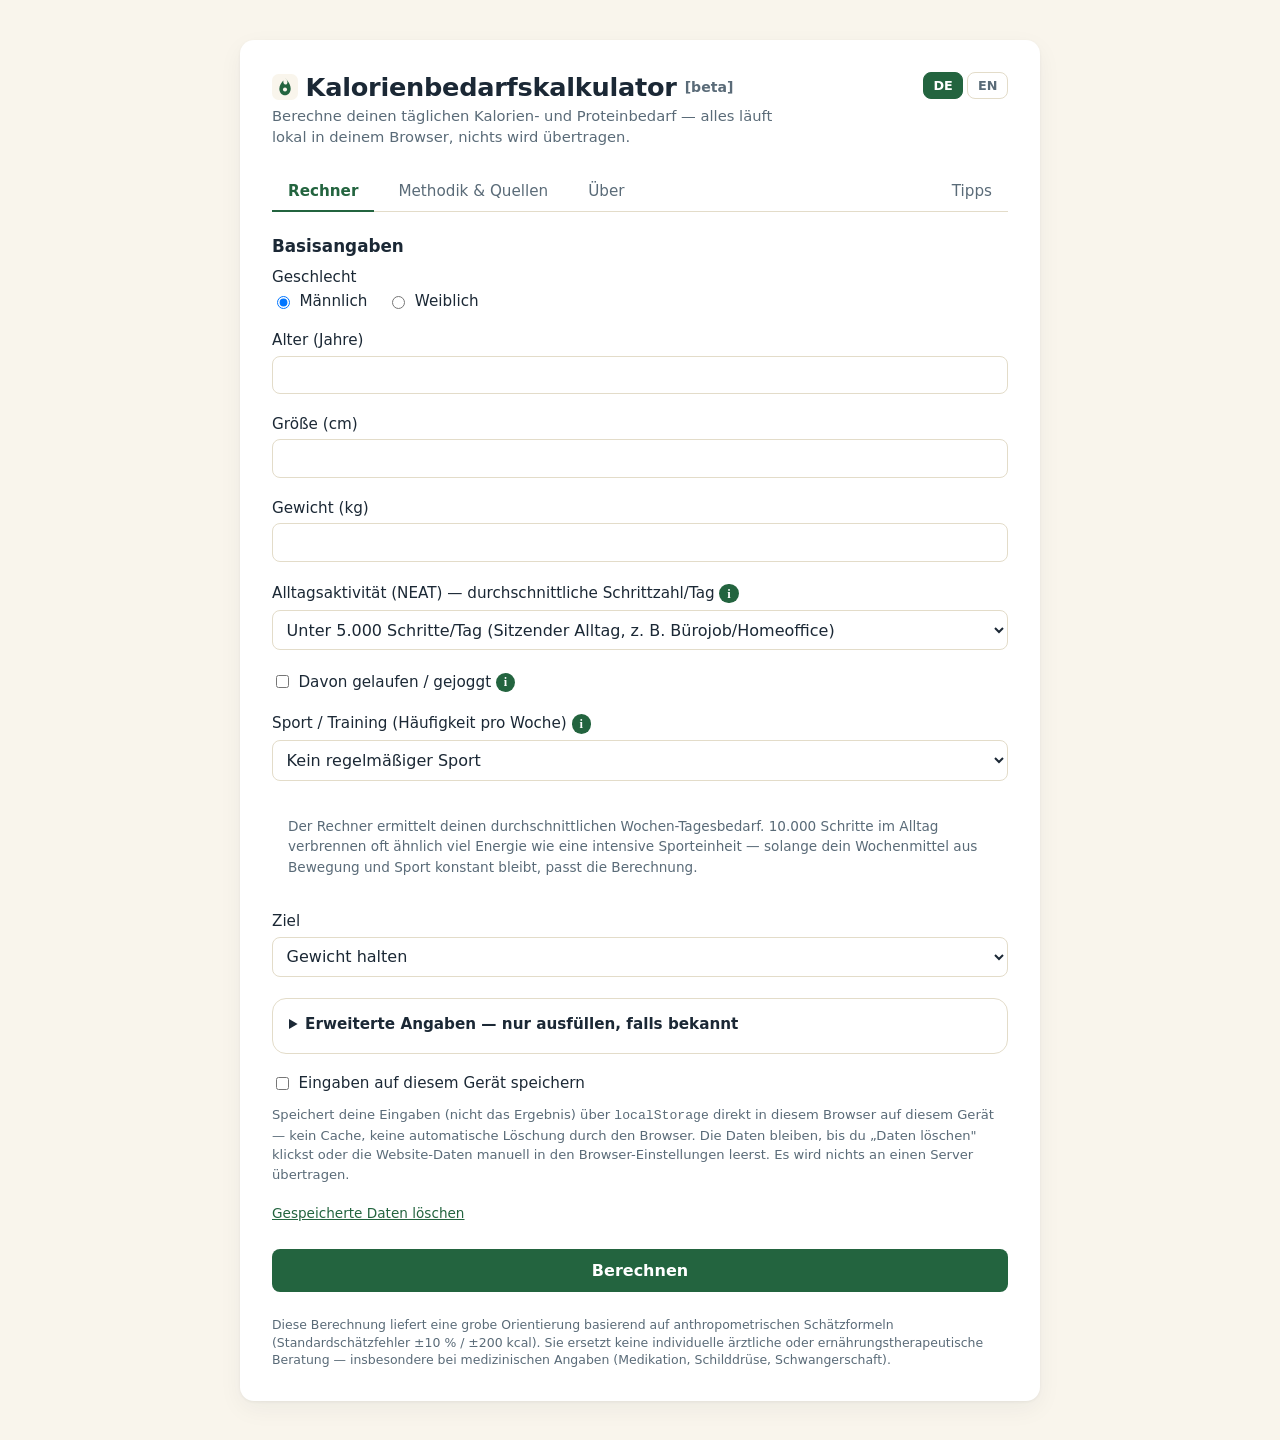
==== commit f8f4cf59: "Auffälligeres Info-Icon, REE-Soft-Boundaries entkoppelt/gestapelt statt exklusiv Info-Icon: das ⓘ-Un" ====
--- a/index.html
+++ b/index.html
@@ -59,7 +59,7 @@
           <div class="field-label-row">
             <label for="neatSchritte" data-i18n="feld_neat_label">Alltagsaktivität (NEAT) — durchschnittliche Schrittzahl/Tag</label>
             <details class="info-toggle">
-              <summary aria-label="Mehr Informationen">ⓘ</summary>
+              <summary aria-label="Mehr Informationen"><span class="info-icon" aria-hidden="true">i</span></summary>
               <div class="info-toggle-inhalt" data-i18n="feld_neat_hint">Zähl deine Gesamt-Schrittzahl an einem typischen Tag, so wie sie dein Tracker anzeigt — inklusive Spaziergänge und Laufrunden. Das deckt deine gesamte Alltagsbewegung ab, auch wenn ein Teil davon aus Sport stammt.</div>
             </details>
           </div>
@@ -75,7 +75,7 @@
           <div class="field-label-row">
             <label class="checkbox-label"><input type="checkbox" id="laufAktiv"> <span data-i18n="lauf_label">Davon gelaufen / gejoggt</span></label>
             <details class="info-toggle">
-              <summary aria-label="Mehr Informationen">ⓘ</summary>
+              <summary aria-label="Mehr Informationen"><span class="info-icon" aria-hidden="true">i</span></summary>
               <div class="info-toggle-inhalt" data-i18n="lauf_km_hint">
                 Zähl deine Gesamtschritte oben weiterhin genau so, wie dein Tracker sie anzeigt. Trage hier deine
                 wöchentlichen Lauf-Kilometer ein. Falls du denselben Lauf unten bei der genauen MET-Berechnung
@@ -94,7 +94,7 @@
           <div class="field-label-row">
             <label for="sportHaeufigkeit" data-i18n="feld_sport_haeufigkeit_label">Sport / Training (Häufigkeit pro Woche)</label>
             <details class="info-toggle">
-              <summary aria-label="Mehr Informationen">ⓘ</summary>
+              <summary aria-label="Mehr Informationen"><span class="info-icon" aria-hidden="true">i</span></summary>
               <div class="info-toggle-inhalt">
                 <p data-i18n="feld_sport_haeufigkeit_hint">Häufigkeit deines regelmäßigen Sports, zusätzlich zur Alltagsaktivität oben.</p>
                 <p data-i18n="sport_haeufigkeit_doppelzaehlung_warnung">Gilt nur für Sport, der nicht wesentlich zu deiner Schrittzahl oben beiträgt (z. B. Radfahren, Schwimmen, Krafttraining, Yoga). Für Lauf- oder Gehsport nutze stattdessen oben bei der Schrittzahl das Feld „Davon gelaufen/gejoggt".</p>
@@ -154,7 +154,7 @@
           <fieldset class="field-group">
             <legend data-i18n="sport_legend">Sport / Training</legend>
             <details class="info-toggle info-toggle-standalone">
-              <summary aria-label="Mehr Informationen">ⓘ<span data-i18n="sport_hint_kurz"> Genauere Eingabe statt Häufigkeits-Schätzung</span></summary>
+              <summary aria-label="Mehr Informationen"><span class="info-icon" aria-hidden="true">i</span><span data-i18n="sport_hint_kurz"> Genauere Eingabe statt Häufigkeits-Schätzung</span></summary>
               <div class="info-toggle-inhalt" data-i18n="sport_hint">
                 Die Sport-Häufigkeit oben ist eine grobe Schätzung. Falls du deine Trainingsdaten genau kennst,
                 kannst du sie stattdessen hier präzise angeben — das <strong>ersetzt</strong> die
@@ -171,7 +171,7 @@
                 <div class="field-label-row">
                   <label class="checkbox-label"><input type="checkbox" id="traegtTrackerBeimSport" checked> <span data-i18n="traegt_tracker_label">Ich trage meinen Schrittzähler auch beim hier eingetragenen Sport</span></label>
                   <details class="info-toggle">
-                    <summary aria-label="Mehr Informationen">ⓘ</summary>
+                    <summary aria-label="Mehr Informationen"><span class="info-icon" aria-hidden="true">i</span></summary>
                     <div class="info-toggle-inhalt" data-i18n="traegt_tracker_hint">
                       Aktiv: Laufen, Gehen/Wandern und Ballsportarten unten werden anteilig von deiner Schrittzahl
                       oben abgezogen, um Doppelzählung zu vermeiden (Krafttraining, Rad, Schwimmen, Yoga bleiben
@@ -182,7 +182,7 @@
                 </div>
               </div>
               <details class="info-toggle info-toggle-standalone" id="hinweis-lauf-met" hidden>
-                <summary aria-label="Mehr Informationen">ⓘ<span data-i18n="hinweis_lauf_met_kurz"> Lauf-km oben werden berücksichtigt</span></summary>
+                <summary aria-label="Mehr Informationen"><span class="info-icon" aria-hidden="true">i</span><span data-i18n="hinweis_lauf_met_kurz"> Lauf-km oben werden berücksichtigt</span></summary>
                 <div class="info-toggle-inhalt" data-i18n="hinweis_lauf_met">
                   Wenn du kein Laufen in die MET-Tabelle einträgst, werden deine oben angegebenen Lauf-Kilometer
                   berücksichtigt. Wenn du auch hier dein Lauftraining einträgst, berechnet der Rechner dein Training
@@ -193,7 +193,7 @@
               <div class="field-label-row">
                 <span class="field-label" data-i18n="met_legend">MET-Aktivitäten</span>
                 <details class="info-toggle">
-                  <summary aria-label="Mehr Informationen">ⓘ</summary>
+                  <summary aria-label="Mehr Informationen"><span class="info-icon" aria-hidden="true">i</span></summary>
                   <div class="info-toggle-inhalt" data-i18n="met_hint">
                     <abbr title="Metabolic Equivalent of Task">MET</abbr>: Vielfaches des Grundumsatzes während einer Aktivität. Werte
                     aus dem <em>Compendium of Physical Activities</em> (Standardreferenz der Sportwissenschaft, Details im Tab
@@ -243,7 +243,7 @@
               <div class="field-label-row">
                 <label class="checkbox-label"><input type="checkbox" id="fidgetingAktiv"> <span data-i18n="fidgeting_label">Auffällig viel unbewusste Bewegung / Zappeln</span></label>
                 <details class="info-toggle">
-                  <summary aria-label="Mehr Informationen">ⓘ</summary>
+                  <summary aria-label="Mehr Informationen"><span class="info-icon" aria-hidden="true">i</span></summary>
                   <div class="info-toggle-inhalt" data-i18n="fidgeting_hint">Erhöht den Energieverbrauch leicht (PAL +0,05 bis +0,10) — unabhängig von Sport oder Alltagsaktivität.</div>
                 </details>
               </div>
--- a/css/style.css
+++ b/css/style.css
@@ -229,16 +229,7 @@
 .info-toggle summary {
   display: inline-flex;
   align-items: center;
-  justify-content: center;
-  gap: 0.3rem;
-  width: 1.15rem;
-  height: 1.15rem;
-  border-radius: 50%;
-  background: var(--color-highlight-bg);
-  color: var(--color-accent);
-  font-size: 0.75rem;
-  font-weight: 700;
-  font-style: italic;
+  gap: 0.35rem;
   cursor: pointer;
   list-style: none;
   user-select: none;
@@ -250,8 +241,28 @@
   content: "";
 }
 
-.info-toggle summary:hover {
-  background: var(--color-border);
+/* Eigenständiges Icon-Element statt des Unicode-Zeichens "ⓘ" -- dessen
+   eigener Kreis-Umriss variiert stark je nach Systemschriftart und wirkte
+   dadurch teils unauffällig. Ein per CSS gezeichneter, ausgefüllter Kreis
+   ist auf jedem System gleich (und laut Nutzer-Feedback auffälliger). */
+.info-icon {
+  display: inline-flex;
+  align-items: center;
+  justify-content: center;
+  flex: 0 0 auto;
+  width: 1.2rem;
+  height: 1.2rem;
+  border-radius: 50%;
+  background: var(--color-accent);
+  color: #fff;
+  font-size: 0.78rem;
+  font-weight: 800;
+  font-family: Georgia, "Times New Roman", serif;
+  line-height: 1;
+}
+
+.info-toggle summary:hover .info-icon {
+  background: var(--color-accent-hover);
 }
 
 .info-toggle-inhalt {
@@ -280,14 +291,16 @@
 }
 
 .info-toggle-standalone summary {
-  width: auto;
-  height: auto;
   padding: 0.4rem 0.7rem;
   border-radius: var(--radius-sm);
-  font-style: normal;
+  background: var(--color-highlight-bg);
   font-size: 0.85rem;
   font-weight: 500;
   color: var(--color-accent);
+}
+
+.info-toggle-standalone summary:hover {
+  background: var(--color-border);
 }
 
 .field-error {
@@ -669,6 +682,18 @@
   font-size: 1.05rem;
   font-weight: 700;
   color: var(--color-accent);
+}
+
+/* Hebt den Hauptwert unter mehreren Karten hervor -- bewusst per Rahmen statt
+   Farbumkehr (heller Text auf grünem Grund): falls "Hintergrundgrafiken" im
+   Druckdialog deaktiviert ist, würde ein invertierter Text sonst unsichtbar
+   auf Weiß landen (siehe PDF-Verifizierungshinweis in CLAUDE.md). */
+.soft-boundary-wert-primaer {
+  border: 2px solid var(--color-accent);
+}
+
+.soft-boundary-wert-primaer .formel-wert {
+  font-weight: 800;
 }
 
 .result-details summary {
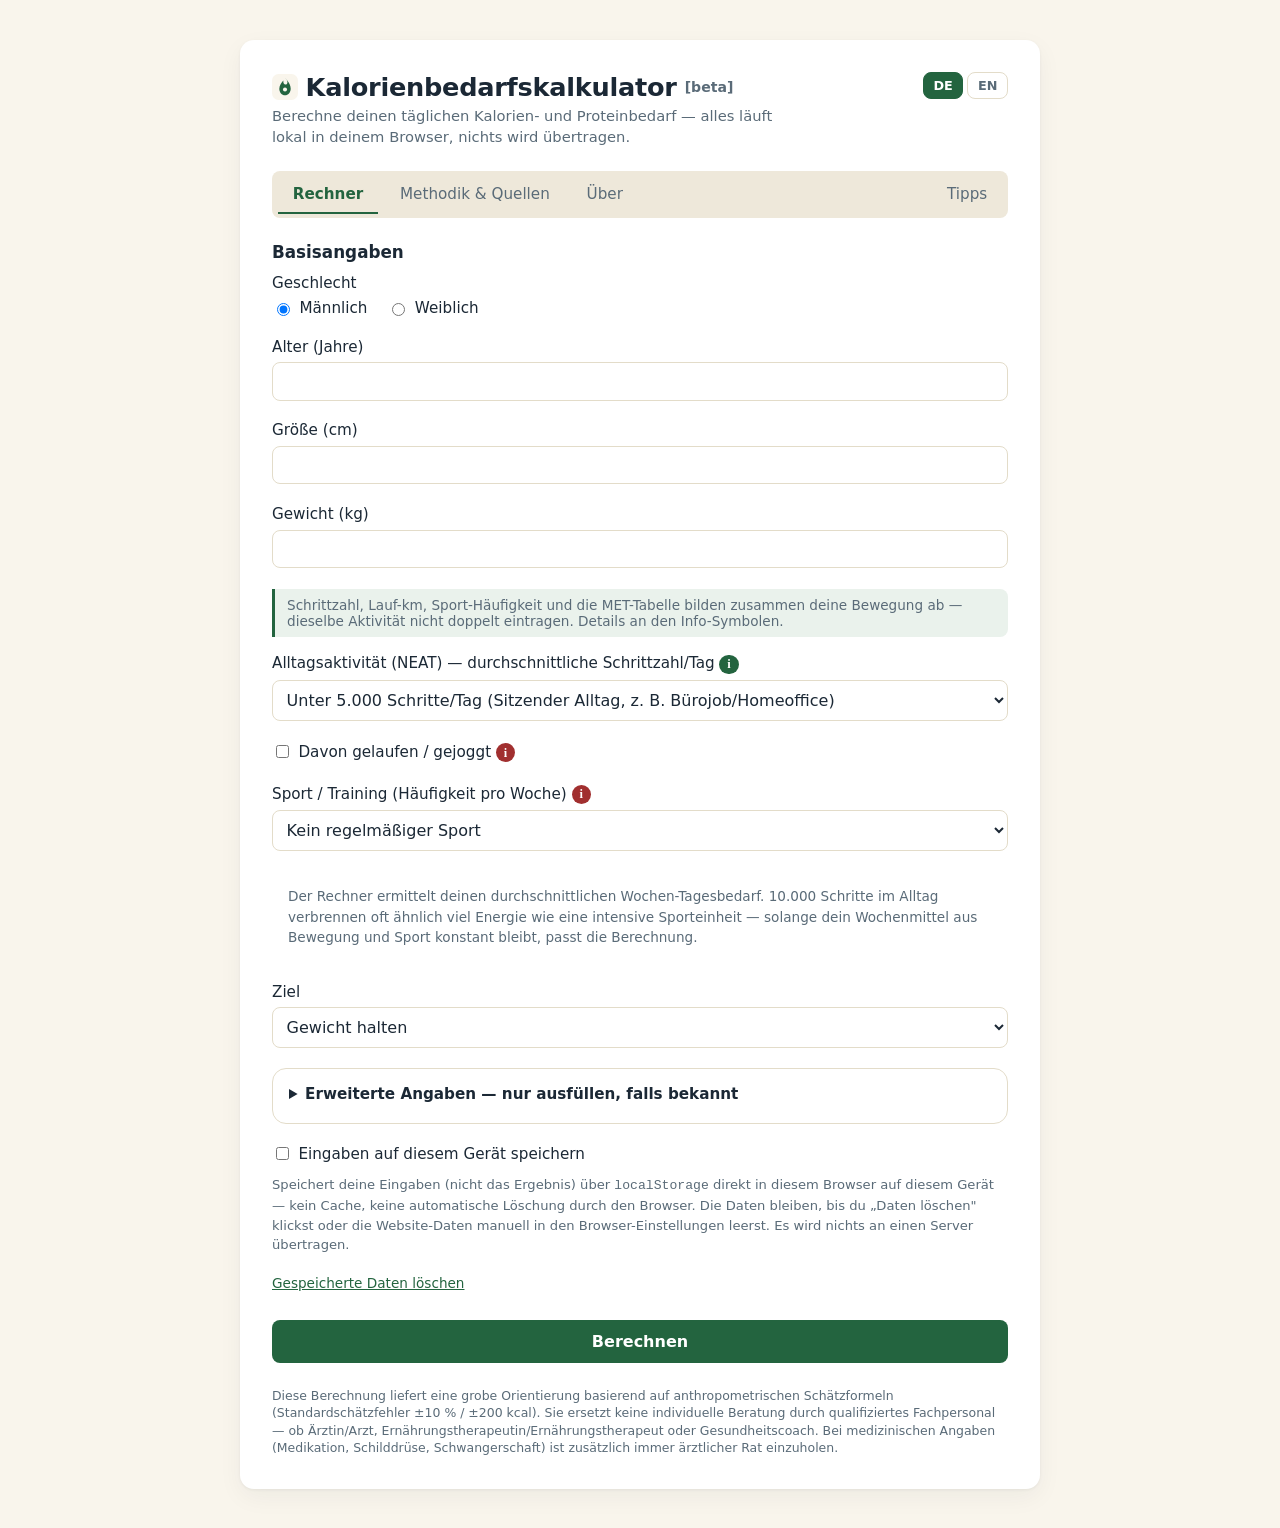
==== commit 1689763b: "UI-Aufräumen: Disclaimer vereinheitlicht, Doppelzählungs-Hinweise konsolidiert, a11y, Ergebnis-Layou" ====
--- a/index.html
+++ b/index.html
@@ -55,11 +55,16 @@
           <input type="number" id="weight" name="weight" min="30" max="300" step="0.1" required>
         </div>
 
-        <div class="field field-group-start">
+        <p class="bereichs-hinweis field-group-start" data-i18n="bewegung_kurzuebersicht">
+          Schrittzahl, Lauf-km, Sport-Häufigkeit und die MET-Tabelle bilden zusammen deine Bewegung ab — dieselbe
+          Aktivität nicht doppelt eintragen. Details an den Info-Symbolen.
+        </p>
+
+        <div class="field">
           <div class="field-label-row">
             <label for="neatSchritte" data-i18n="feld_neat_label">Alltagsaktivität (NEAT) — durchschnittliche Schrittzahl/Tag</label>
             <details class="info-toggle">
-              <summary aria-label="Mehr Informationen"><span class="info-icon" aria-hidden="true">i</span></summary>
+              <summary data-i18n-attr-aria-label="info_aria_neat"><span class="info-icon" aria-hidden="true">i</span></summary>
               <div class="info-toggle-inhalt" data-i18n="feld_neat_hint">Zähl deine Gesamt-Schrittzahl an einem typischen Tag, so wie sie dein Tracker anzeigt — inklusive Spaziergänge und Laufrunden. Das deckt deine gesamte Alltagsbewegung ab, auch wenn ein Teil davon aus Sport stammt.</div>
             </details>
           </div>
@@ -74,8 +79,8 @@
         <div class="field">
           <div class="field-label-row">
             <label class="checkbox-label"><input type="checkbox" id="laufAktiv"> <span data-i18n="lauf_label">Davon gelaufen / gejoggt</span></label>
-            <details class="info-toggle">
-              <summary aria-label="Mehr Informationen"><span class="info-icon" aria-hidden="true">i</span></summary>
+            <details class="info-toggle info-toggle-wichtig">
+              <summary data-i18n-attr-aria-label="info_aria_lauf"><span class="info-icon" aria-hidden="true">i</span></summary>
               <div class="info-toggle-inhalt" data-i18n="lauf_km_hint">
                 Zähl deine Gesamtschritte oben weiterhin genau so, wie dein Tracker sie anzeigt. Trage hier deine
                 wöchentlichen Lauf-Kilometer ein. Falls du denselben Lauf unten bei der genauen MET-Berechnung
@@ -93,11 +98,11 @@
         <div class="field">
           <div class="field-label-row">
             <label for="sportHaeufigkeit" data-i18n="feld_sport_haeufigkeit_label">Sport / Training (Häufigkeit pro Woche)</label>
-            <details class="info-toggle">
-              <summary aria-label="Mehr Informationen"><span class="info-icon" aria-hidden="true">i</span></summary>
+            <details class="info-toggle info-toggle-wichtig">
+              <summary data-i18n-attr-aria-label="info_aria_sport_haeufigkeit"><span class="info-icon" aria-hidden="true">i</span></summary>
               <div class="info-toggle-inhalt">
                 <p data-i18n="feld_sport_haeufigkeit_hint">Häufigkeit deines regelmäßigen Sports, zusätzlich zur Alltagsaktivität oben.</p>
-                <p data-i18n="sport_haeufigkeit_doppelzaehlung_warnung">Gilt nur für Sport, der nicht wesentlich zu deiner Schrittzahl oben beiträgt (z. B. Radfahren, Schwimmen, Krafttraining, Yoga). Für Lauf- oder Gehsport nutze stattdessen oben bei der Schrittzahl das Feld „Davon gelaufen/gejoggt".</p>
+                <p data-i18n="sport_haeufigkeit_doppelzaehlung_warnung">Gilt nur für Sport, der nicht wesentlich zu deiner Schrittzahl oben beiträgt (z. B. Radfahren, Schwimmen, Krafttraining, Yoga).</p>
               </div>
             </details>
           </div>
@@ -108,6 +113,7 @@
             <option value="6bis7" data-i18n="sport_haeufigkeit_opt_6bis7">6–7× pro Woche</option>
             <option value="leistungssport" data-i18n="sport_haeufigkeit_opt_leistungssport">Leistungssport / sehr intensiv</option>
           </select>
+          <p class="field-hint sub-field" id="hinweis-met-override-sport" hidden data-i18n="hinweis_met_override">Bei genauer MET-Berechnung wird oben automatisch „Kein regelmäßiger Sport" als Sport-Häufigkeit angenommen (Feld ist deaktiviert) — dein Training wird hier separat und präziser dazugerechnet. Deine Alltagsaktivität (NEAT) bleibt davon unberührt.</p>
         </div>
 
         <div class="hint-box" data-i18n="neat_sport_aequivalenz_text">
@@ -138,12 +144,12 @@
             </div>
             <div class="field sub-field" id="feld-ffm-direkt" hidden>
               <label for="ffmDirekt" data-i18n="ffm_direkt_label">Fettfreie Masse (kg)</label>
-              <input type="number" id="ffmDirekt" min="10" max="150" step="0.1">
+              <input type="number" id="ffmDirekt" min="10" max="150" step="0.1" aria-describedby="error-ffm-direkt">
               <p class="field-error" id="error-ffm-direkt" hidden data-i18n="error_ffm_zu_hoch">Die fettfreie Masse muss kleiner als dein Gesamtgewicht sein.</p>
             </div>
             <div class="field sub-field" id="feld-ffm-kfa" hidden>
               <label for="kfaProzent" data-i18n="ffm_kfa_label">Körperfettanteil (%)</label>
-              <input type="number" id="kfaProzent" min="3" max="60" step="0.1">
+              <input type="number" id="kfaProzent" min="3" max="60" step="0.1" aria-describedby="error-kfa">
               <p class="field-error" id="error-kfa" hidden data-i18n="error_kfa_bereich">Bitte einen Wert zwischen 3 % und 60 % eingeben.</p>
             </div>
             <div class="field sub-field" id="feld-ist-sportler" hidden>
@@ -153,13 +159,12 @@
 
           <fieldset class="field-group">
             <legend data-i18n="sport_legend">Sport / Training</legend>
-            <details class="info-toggle info-toggle-standalone">
-              <summary aria-label="Mehr Informationen"><span class="info-icon" aria-hidden="true">i</span><span data-i18n="sport_hint_kurz"> Genauere Eingabe statt Häufigkeits-Schätzung</span></summary>
+            <details class="info-toggle info-toggle-standalone info-toggle-wichtig">
+              <summary data-i18n-attr-aria-label="info_aria_sport_training"><span class="info-icon" aria-hidden="true">i</span><span data-i18n="sport_hint_kurz"> Genauere Eingabe statt Häufigkeits-Schätzung</span></summary>
               <div class="info-toggle-inhalt" data-i18n="sport_hint">
-                Die Sport-Häufigkeit oben ist eine grobe Schätzung. Falls du deine Trainingsdaten genau kennst,
-                kannst du sie stattdessen hier präzise angeben — das <strong>ersetzt</strong> die
-                Häufigkeits-Schätzung oben (kein zusätzlicher Aufschlag, sonst Doppelzählung). Deine
-                Alltagsaktivität (NEAT) bleibt davon unberührt.
+                Falls du deine Trainingsdaten genau kennst, kannst du sie hier präzise angeben — das
+                <strong>ersetzt</strong> die Häufigkeits-Schätzung oben. Deine Alltagsaktivität (NEAT) bleibt davon
+                unberührt.
               </div>
             </details>
             <div class="radio-group vertical">
@@ -170,30 +175,29 @@
               <div class="field">
                 <div class="field-label-row">
                   <label class="checkbox-label"><input type="checkbox" id="traegtTrackerBeimSport" checked> <span data-i18n="traegt_tracker_label">Ich trage meinen Schrittzähler auch beim hier eingetragenen Sport</span></label>
-                  <details class="info-toggle">
-                    <summary aria-label="Mehr Informationen"><span class="info-icon" aria-hidden="true">i</span></summary>
+                  <details class="info-toggle info-toggle-wichtig">
+                    <summary data-i18n-attr-aria-label="info_aria_tracker"><span class="info-icon" aria-hidden="true">i</span></summary>
                     <div class="info-toggle-inhalt" data-i18n="traegt_tracker_hint">
                       Aktiv: Laufen, Gehen/Wandern und Ballsportarten unten werden anteilig von deiner Schrittzahl
-                      oben abgezogen, um Doppelzählung zu vermeiden (Krafttraining, Rad, Schwimmen, Yoga bleiben
-                      unberührt). Inaktiv: deine Schrittzahl oben gilt als reine Alltagsbewegung, dein Training
-                      unten wird voll obendrauf gerechnet.
+                      oben abgezogen (Krafttraining, Rad, Schwimmen, Yoga bleiben unberührt). Inaktiv: deine
+                      Schrittzahl oben gilt als reine Alltagsbewegung, dein Training unten zählt voll obendrauf.
                     </div>
                   </details>
                 </div>
               </div>
-              <details class="info-toggle info-toggle-standalone" id="hinweis-lauf-met" hidden>
-                <summary aria-label="Mehr Informationen"><span class="info-icon" aria-hidden="true">i</span><span data-i18n="hinweis_lauf_met_kurz"> Lauf-km oben werden berücksichtigt</span></summary>
+              <details class="info-toggle info-toggle-standalone info-toggle-wichtig" id="hinweis-lauf-met" hidden>
+                <summary data-i18n-attr-aria-label="info_aria_lauf_met"><span class="info-icon" aria-hidden="true">i</span><span data-i18n="hinweis_lauf_met_kurz"> Lauf-km oben werden berücksichtigt</span></summary>
                 <div class="info-toggle-inhalt" data-i18n="hinweis_lauf_met">
-                  Wenn du kein Laufen in die MET-Tabelle einträgst, werden deine oben angegebenen Lauf-Kilometer
-                  berücksichtigt. Wenn du auch hier dein Lauftraining einträgst, berechnet der Rechner dein Training
-                  exakt über MET. Deine gelaufenen Schritte werden im Hintergrund von deinen Alltagsschritten
-                  abgezogen, um eine Doppelzählung zu vermeiden. Du musst oben nichts ändern.
+                  Wenn du hier kein Laufen einträgst, werden deine oben angegebenen Lauf-Kilometer berücksichtigt.
+                  Trägst du dein Lauftraining auch hier ein, berechnet der Rechner es exakt über MET — deine
+                  gelaufenen Schritte werden automatisch von deinen Alltagsschritten abgezogen. Du musst oben nichts
+                  ändern.
                 </div>
               </details>
               <div class="field-label-row">
                 <span class="field-label" data-i18n="met_legend">MET-Aktivitäten</span>
                 <details class="info-toggle">
-                  <summary aria-label="Mehr Informationen"><span class="info-icon" aria-hidden="true">i</span></summary>
+                  <summary data-i18n-attr-aria-label="info_aria_met"><span class="info-icon" aria-hidden="true">i</span></summary>
                   <div class="info-toggle-inhalt" data-i18n="met_hint">
                     <abbr title="Metabolic Equivalent of Task">MET</abbr>: Vielfaches des Grundumsatzes während einer Aktivität. Werte
                     aus dem <em>Compendium of Physical Activities</em> (Standardreferenz der Sportwissenschaft, Details im Tab
@@ -219,6 +223,8 @@
                 <option value="schwanger" data-i18n="schwangerschaft_opt_schwanger">Schwangerschaft</option>
                 <option value="stillzeit" data-i18n="schwangerschaft_opt_stillzeit">Stillzeit</option>
               </select>
+              <p class="field-hint" data-i18n="schwangerschaft_hint">Erhöht deinen täglichen Gesamtenergieverbrauch spürbar (Schwangerschaft ca. +250 kcal/Tag, Stillzeit ca. +500 kcal/Tag).</p>
+              <p class="field-hint disclaimer-inline" data-i18n="hinweis_fachpersonal_kurz">Ersetzt keine individuelle Beratung durch qualifiziertes Fachpersonal.</p>
             </div>
 
             <div class="field">
@@ -231,29 +237,32 @@
               <div class="field sub-field" id="feld-schilddruse" hidden>
                 <label for="schilddruseProzent" data-i18n="schilddruese_prozent_label">Abweichung vom Grundumsatz laut Diagnose (%)</label>
                 <input type="number" id="schilddruseProzent" min="-10" max="30" step="1">
-                <p class="field-hint disclaimer-inline" data-i18n="schilddruese_disclaimer">Bitte nur nach ärztlicher Angabe ausfüllen — ersetzt keine ärztliche oder ernährungstherapeutische Beratung.</p>
+                <p class="field-hint disclaimer-inline" data-i18n="hinweis_fachpersonal_kurz">Ersetzt keine individuelle Beratung durch qualifiziertes Fachpersonal.</p>
               </div>
             </div>
 
             <div class="field">
               <label class="checkbox-label"><input type="checkbox" id="betaBlockerAktiv"> <span data-i18n="betablocker_label">Einnahme von Beta-Blockern</span></label>
+              <p class="field-hint" data-i18n="betablocker_hint">Kann den täglichen Gesamtenergieverbrauch leicht senken (ca. 50–100 kcal/Tag) — dauerhaft wirksam, daher trotz der kleinen Größenordnung eingerechnet.</p>
             </div>
 
             <div class="field">
               <div class="field-label-row">
                 <label class="checkbox-label"><input type="checkbox" id="fidgetingAktiv"> <span data-i18n="fidgeting_label">Auffällig viel unbewusste Bewegung / Zappeln</span></label>
                 <details class="info-toggle">
-                  <summary aria-label="Mehr Informationen"><span class="info-icon" aria-hidden="true">i</span></summary>
-                  <div class="info-toggle-inhalt" data-i18n="fidgeting_hint">Erhöht den Energieverbrauch leicht (PAL +0,05 bis +0,10) — unabhängig von Sport oder Alltagsaktivität.</div>
+                  <summary data-i18n-attr-aria-label="info_aria_fidgeting"><span class="info-icon" aria-hidden="true">i</span></summary>
+                  <div class="info-toggle-inhalt" data-i18n="fidgeting_hint">Erhöht deinen täglichen Gesamtenergieverbrauch leicht.</div>
                 </details>
               </div>
             </div>
 
             <div class="field">
               <label class="checkbox-label"><input type="checkbox" id="fieberAktiv"> <span data-i18n="fieber_label">Aktuell Fieber</span></label>
+              <p class="field-hint" data-i18n="fieber_hint">Erhöht den Grundumsatz spürbar (ca. +10–13 % pro °C Körperkerntemperatur über 37 °C).</p>
+              <p class="field-hint disclaimer-inline" data-i18n="hinweis_fachpersonal_kurz">Ersetzt keine individuelle Beratung durch qualifiziertes Fachpersonal.</p>
               <div class="field sub-field" id="feld-fieber" hidden>
                 <label for="fieberTemperatur" data-i18n="fieber_temp_label">Körpertemperatur (°C)</label>
-                <input type="number" id="fieberTemperatur" min="35" max="45" step="0.1">
+                <input type="number" id="fieberTemperatur" min="35" max="45" step="0.1" aria-describedby="error-fieber">
                 <p class="field-error" id="error-fieber" hidden></p>
               </div>
             </div>
@@ -274,6 +283,8 @@
       </form>
 
       <section id="result" class="result" hidden aria-live="polite">
+        <h3 class="section-heading" data-i18n="result_haupt_heading">Ergebnis</h3>
+
         <div class="result-item">
           <div class="result-row">
             <span data-i18n="result_bmi_label">Body-Mass-Index (BMI)</span>
@@ -301,7 +312,7 @@
 
         <div class="result-item highlight">
           <div class="result-row">
-            <span id="val-ziel-label">Empfohlene Kalorienzufuhr</span>
+            <span id="val-ziel-label" data-i18n="result_ziel_label_default">Empfohlene Kalorienzufuhr</span>
             <strong id="val-ziel">–</strong>
           </div>
           <div class="bar" id="bar-ziel"></div>
@@ -381,16 +392,18 @@
           <div id="detail-inhalt"></div>
         </details>
 
-        <div class="field print-footer-feld">
-          <label for="druckFussnote" data-i18n="druck_footer_label">Fußzeile für den PDF-Export (optional)</label>
-          <input type="text" id="druckFussnote" maxlength="20">
-          <p class="field-hint" data-i18n="druck_footer_hint">
-            Wird zentriert am unteren Rand jeder gedruckten Seite angezeigt, z. B. dein Name. Bleibt das Feld leer, ändert
-            sich am PDF-Export nichts.
-          </p>
-        </div>
-
-        <button type="button" id="printBtn" class="secondary-btn" data-i18n="print_btn">Ergebnis als PDF speichern</button>
+        <div class="result-aktionen">
+          <div class="field print-footer-feld">
+            <label for="druckFussnote" data-i18n="druck_footer_label">Fußzeile für den PDF-Export (optional)</label>
+            <input type="text" id="druckFussnote" maxlength="20">
+            <p class="field-hint" data-i18n="druck_footer_hint">
+              Wird zentriert am unteren Rand jeder gedruckten Seite angezeigt, z. B. dein Name. Bleibt das Feld leer, ändert
+              sich am PDF-Export nichts.
+            </p>
+          </div>
+
+          <button type="button" id="printBtn" class="secondary-btn" data-i18n="print_btn">Ergebnis als PDF speichern</button>
+        </div>
       </section>
 
       <p class="disclaimer" data-i18n="disclaimer">
--- a/css/style.css
+++ b/css/style.css
@@ -8,6 +8,11 @@
   --color-signal: #a12f2f;
   --color-border: #e3dcc9;
   --color-highlight-bg: #eaf2ec;
+  /* Mittelwert aus --color-bg (249,245,236) und --color-border (227,220,201) --
+     bewusst nicht das ursprünglich vorgeschlagene #eef0f2 (kühles, leicht
+     bläuliches Grau), das als große Fläche gegen die sonst durchgehend warme
+     Palette (Creme/Beige/Grün) einen spürbaren Temperaturbruch erzeugt hätte. */
+  --color-tab-bg: #eee8da;
   --radius: 14px;
   --radius-sm: 8px;
   --font-family: Roboto, -apple-system, "Segoe UI", system-ui, "Helvetica Neue", Arial, sans-serif;
@@ -140,20 +145,21 @@
   display: flex;
   flex-wrap: wrap;
   gap: 0.25rem 0.5rem;
-  border-bottom: 1px solid var(--color-border);
+  background: var(--color-tab-bg);
+  border-radius: var(--radius-sm);
+  padding: 0.3rem 0.4rem;
   margin-bottom: 1.25rem;
 }
 
 .tab-btn {
   background: none;
   border: none;
-  padding: 0.65rem 1rem;
+  padding: 0.55rem 0.9rem;
   font-size: 0.95rem;
   font-family: inherit;
   color: var(--color-muted);
   cursor: pointer;
   border-bottom: 2px solid transparent;
-  margin-bottom: -1px;
 }
 
 .tab-btn.is-active {
@@ -183,6 +189,21 @@
    gleichförmigen Formularflusses, ohne eine harte Trennlinie einzuführen. */
 .field-group-start {
   margin-top: 0.6rem;
+}
+
+/* Kompakte, immer sichtbare Kurzübersicht (z. B. vor dem NEAT-Feld) -- bewusst
+   kein .hint-box (zu schwer für eine einzeilige Regel) und kein normaler
+   .field-hint (verschwimmt zu sehr mit anderem Fließtext). Kein margin-top
+   gesetzt: .field-group-start liefert das bei Bedarf separat, ohne dass sich
+   die beiden Klassen um dieselbe Eigenschaft kaskadieren müssen. */
+.bereichs-hinweis {
+  margin-bottom: 1rem;
+  padding: 0.5rem 0.75rem;
+  border-left: 3px solid var(--color-accent);
+  background: var(--color-highlight-bg);
+  border-radius: 0 var(--radius-sm) var(--radius-sm) 0;
+  font-size: 0.85rem;
+  color: var(--color-muted);
 }
 
 .field-row {
@@ -265,6 +286,20 @@
   background: var(--color-accent-hover);
 }
 
+/* Farblich abgestufte Tragweite (Doppelzählungs-relevante Tooltips): rot statt
+   grün, konsistent mit der bereits bestehenden Verwendung von --color-signal für
+   "wichtig, nicht überlesen" (.signal-text, .disclaimer-inline) -- nicht nur für
+   harte Fehler. Kollidiert nicht mit echten .field-error-Meldungen: die stehen
+   ausschließlich in anderen Formularbereichen (FFM, Fieber) und sind ohnehin
+   fetter Fließtext statt eines runden Badges, bleibt also unterscheidbar. */
+.info-toggle-wichtig .info-icon {
+  background: var(--color-signal);
+}
+
+.info-toggle-wichtig summary:hover .info-icon {
+  filter: brightness(0.85);
+}
+
 .info-toggle-inhalt {
   margin-top: 0.5rem;
   padding: 0.75rem 1rem;
@@ -580,6 +615,17 @@
   gap: 1.2rem;
 }
 
+/* Trennt die PDF-Aktionen (Fußzeilen-Feld + Druck-Button) optisch vom
+   Ergebniswert-Bereich, damit sie nicht wie ein weiterer Ergebniswert wirken --
+   heller --color-card-Hintergrund statt der grünen .result-Fläche. Bleibt
+   innerhalb von #result (keine JS-Änderung an der bestehenden hidden-Logik
+   nötig), nur optisch abgesetzt. */
+.result-aktionen {
+  padding: 1rem;
+  background: var(--color-card);
+  border-radius: var(--radius-sm);
+}
+
 .result-item {
   display: flex;
   flex-direction: column;
@@ -775,6 +821,7 @@
   .link-btn,
   #datenLoeschenBtn,
   .print-footer-feld,
+  .result-aktionen,
   #tab-methodik,
   #tab-ueber,
   #tab-tipps {
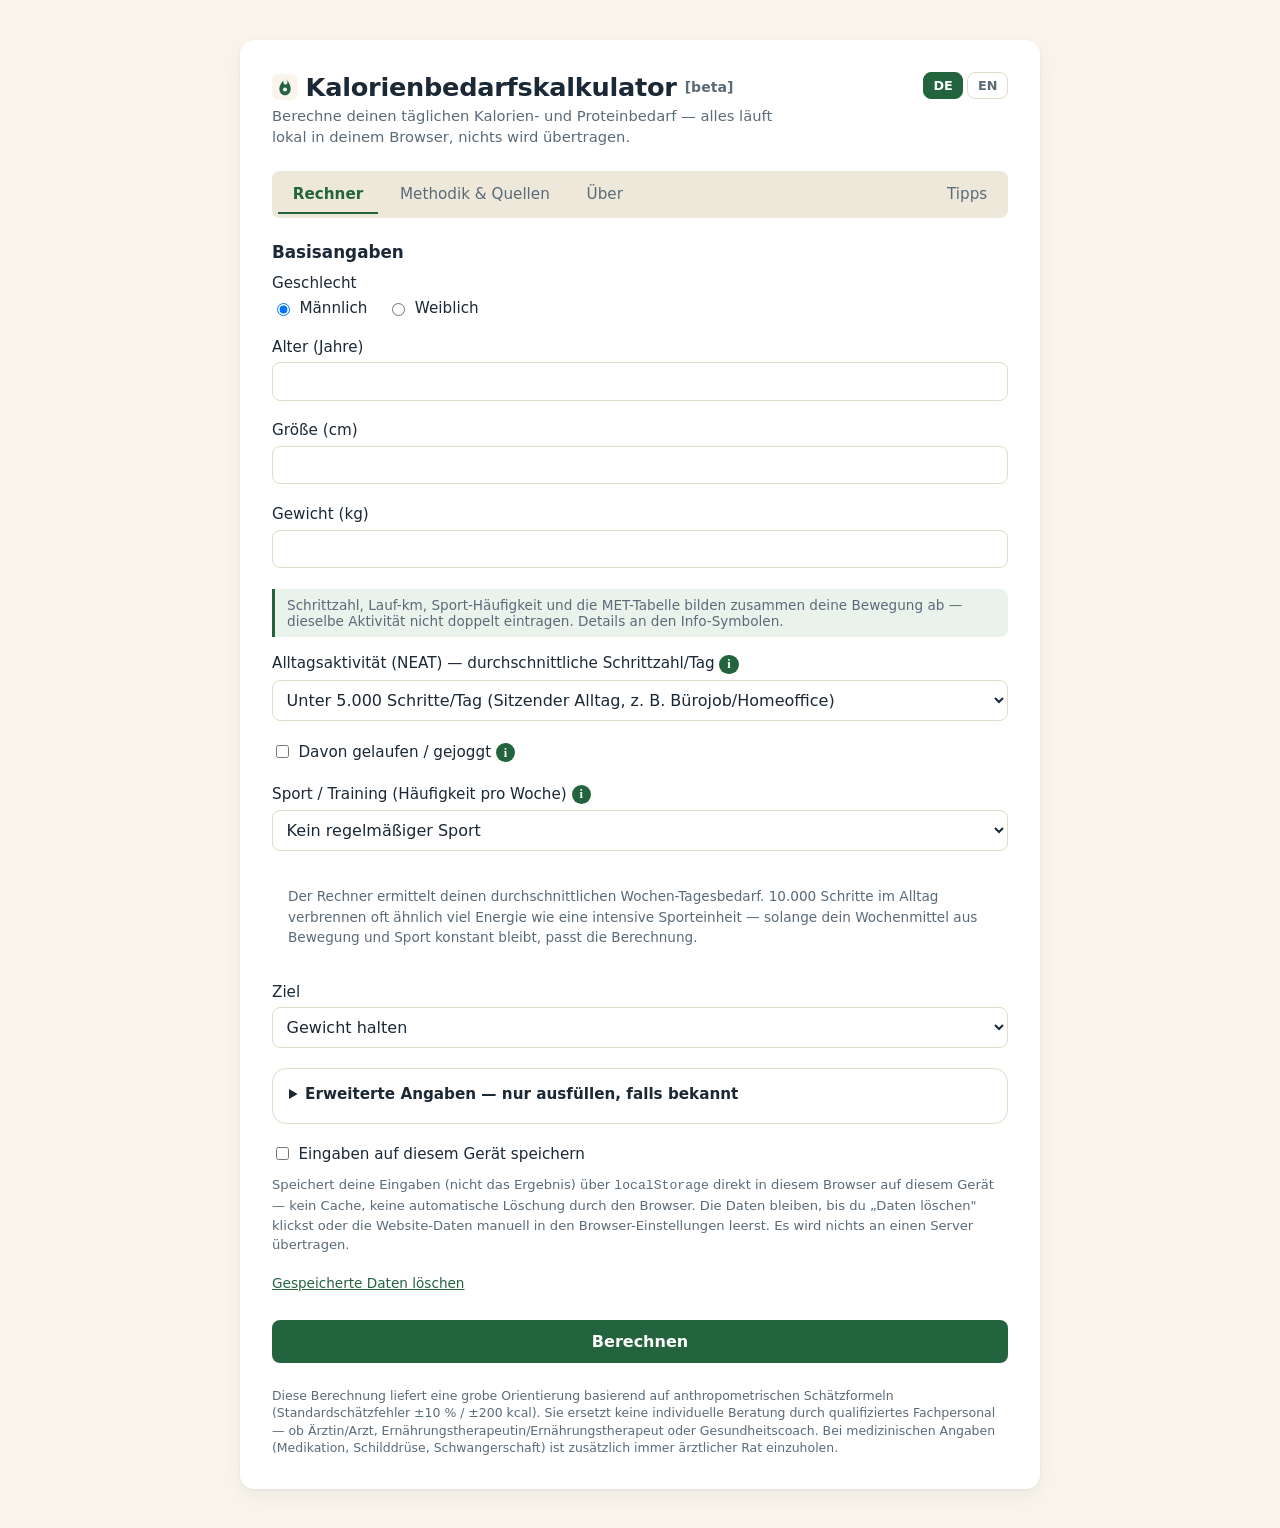
==== commit 28164d4e: "Icon-Farbsystem korrigiert: Farbe = Kategorie, Textgewicht = Wichtigkeit Die zuletzt eingeführte rot" ====
--- a/index.html
+++ b/index.html
@@ -79,7 +79,7 @@
         <div class="field">
           <div class="field-label-row">
             <label class="checkbox-label"><input type="checkbox" id="laufAktiv"> <span data-i18n="lauf_label">Davon gelaufen / gejoggt</span></label>
-            <details class="info-toggle info-toggle-wichtig">
+            <details class="info-toggle">
               <summary data-i18n-attr-aria-label="info_aria_lauf"><span class="info-icon" aria-hidden="true">i</span></summary>
               <div class="info-toggle-inhalt" data-i18n="lauf_km_hint">
                 Zähl deine Gesamtschritte oben weiterhin genau so, wie dein Tracker sie anzeigt. Trage hier deine
@@ -98,7 +98,7 @@
         <div class="field">
           <div class="field-label-row">
             <label for="sportHaeufigkeit" data-i18n="feld_sport_haeufigkeit_label">Sport / Training (Häufigkeit pro Woche)</label>
-            <details class="info-toggle info-toggle-wichtig">
+            <details class="info-toggle">
               <summary data-i18n-attr-aria-label="info_aria_sport_haeufigkeit"><span class="info-icon" aria-hidden="true">i</span></summary>
               <div class="info-toggle-inhalt">
                 <p data-i18n="feld_sport_haeufigkeit_hint">Häufigkeit deines regelmäßigen Sports, zusätzlich zur Alltagsaktivität oben.</p>
@@ -159,7 +159,7 @@
 
           <fieldset class="field-group">
             <legend data-i18n="sport_legend">Sport / Training</legend>
-            <details class="info-toggle info-toggle-standalone info-toggle-wichtig">
+            <details class="info-toggle info-toggle-standalone">
               <summary data-i18n-attr-aria-label="info_aria_sport_training"><span class="info-icon" aria-hidden="true">i</span><span data-i18n="sport_hint_kurz"> Genauere Eingabe statt Häufigkeits-Schätzung</span></summary>
               <div class="info-toggle-inhalt" data-i18n="sport_hint">
                 Falls du deine Trainingsdaten genau kennst, kannst du sie hier präzise angeben — das
@@ -175,7 +175,7 @@
               <div class="field">
                 <div class="field-label-row">
                   <label class="checkbox-label"><input type="checkbox" id="traegtTrackerBeimSport" checked> <span data-i18n="traegt_tracker_label">Ich trage meinen Schrittzähler auch beim hier eingetragenen Sport</span></label>
-                  <details class="info-toggle info-toggle-wichtig">
+                  <details class="info-toggle">
                     <summary data-i18n-attr-aria-label="info_aria_tracker"><span class="info-icon" aria-hidden="true">i</span></summary>
                     <div class="info-toggle-inhalt" data-i18n="traegt_tracker_hint">
                       Aktiv: Laufen, Gehen/Wandern und Ballsportarten unten werden anteilig von deiner Schrittzahl
@@ -185,7 +185,7 @@
                   </details>
                 </div>
               </div>
-              <details class="info-toggle info-toggle-standalone info-toggle-wichtig" id="hinweis-lauf-met" hidden>
+              <details class="info-toggle info-toggle-standalone" id="hinweis-lauf-met" hidden>
                 <summary data-i18n-attr-aria-label="info_aria_lauf_met"><span class="info-icon" aria-hidden="true">i</span><span data-i18n="hinweis_lauf_met_kurz"> Lauf-km oben werden berücksichtigt</span></summary>
                 <div class="info-toggle-inhalt" data-i18n="hinweis_lauf_met">
                   Wenn du hier kein Laufen einträgst, werden deine oben angegebenen Lauf-Kilometer berücksichtigt.
@@ -217,33 +217,60 @@
             <legend data-i18n="weitere_legend">Weitere Faktoren</legend>
 
             <div class="field" id="feld-schwangerschaft">
-              <label for="schwangerschaftStillzeit" data-i18n="schwangerschaft_label">Schwangerschaft / Stillzeit</label>
+              <div class="field-label-row">
+                <label for="schwangerschaftStillzeit" data-i18n="schwangerschaft_label">Schwangerschaft / Stillzeit</label>
+                <details class="info-toggle">
+                  <summary data-i18n-attr-aria-label="info_aria_schwangerschaft"><span class="info-icon" aria-hidden="true">i</span></summary>
+                  <div class="info-toggle-inhalt" data-i18n="schwangerschaft_hint">Erhöht deinen täglichen Gesamtenergieverbrauch spürbar (Schwangerschaft ca. +250 kcal/Tag, Stillzeit ca. +500 kcal/Tag).</div>
+                </details>
+                <details class="info-toggle info-toggle-wichtig">
+                  <summary data-i18n-attr-aria-label="info_aria_schwangerschaft_warnung"><span class="info-icon" aria-hidden="true">!</span></summary>
+                  <div class="info-toggle-inhalt"><strong data-i18n="hinweis_fachpersonal_kurz">Ersetzt keine individuelle Beratung durch qualifiziertes Fachpersonal.</strong></div>
+                </details>
+              </div>
               <select id="schwangerschaftStillzeit">
                 <option value="" data-i18n="schwangerschaft_opt_keine">Keine Angabe</option>
                 <option value="schwanger" data-i18n="schwangerschaft_opt_schwanger">Schwangerschaft</option>
                 <option value="stillzeit" data-i18n="schwangerschaft_opt_stillzeit">Stillzeit</option>
               </select>
-              <p class="field-hint" data-i18n="schwangerschaft_hint">Erhöht deinen täglichen Gesamtenergieverbrauch spürbar (Schwangerschaft ca. +250 kcal/Tag, Stillzeit ca. +500 kcal/Tag).</p>
-              <p class="field-hint disclaimer-inline" data-i18n="hinweis_fachpersonal_kurz">Ersetzt keine individuelle Beratung durch qualifiziertes Fachpersonal.</p>
             </div>
 
             <div class="field">
-              <label class="checkbox-label"><input type="checkbox" id="adaptiveThermogenese"> <span data-i18n="diaet_label">Seit längerem in Diät / Kalorienrestriktion</span></label>
-              <p class="field-hint" data-i18n="diaet_hint">Senkt den Grundumsatz um ca. 5–10 % (adaptive Thermogenese).</p>
+              <div class="field-label-row">
+                <label class="checkbox-label"><input type="checkbox" id="adaptiveThermogenese"> <span data-i18n="diaet_label">Seit längerem in Diät / Kalorienrestriktion</span></label>
+                <details class="info-toggle">
+                  <summary data-i18n-attr-aria-label="info_aria_diaet"><span class="info-icon" aria-hidden="true">i</span></summary>
+                  <div class="info-toggle-inhalt" data-i18n="diaet_hint">Senkt den Grundumsatz um ca. 5–10 % (adaptive Thermogenese).</div>
+                </details>
+              </div>
             </div>
 
             <div class="field">
-              <label class="checkbox-label"><input type="checkbox" id="schilddruseAktiv"> <span data-i18n="schilddruese_label">Ärztlich diagnostizierte Schilddrüsen-Erkrankung</span></label>
+              <div class="field-label-row">
+                <label class="checkbox-label"><input type="checkbox" id="schilddruseAktiv"> <span data-i18n="schilddruese_label">Ärztlich diagnostizierte Schilddrüsen-Erkrankung</span></label>
+                <details class="info-toggle">
+                  <summary data-i18n-attr-aria-label="info_aria_schilddruese"><span class="info-icon" aria-hidden="true">i</span></summary>
+                  <div class="info-toggle-inhalt" data-i18n="schilddruese_hint">Schilddrüsenerkrankungen (Über- oder Unterfunktion) können den Grundumsatz messbar verändern. Da die Abweichung individuell sehr unterschiedlich ausfällt, trägst du hier den Prozentwert aus deiner ärztlichen Diagnose direkt ein, statt dass er pauschal geschätzt wird.</div>
+                </details>
+                <details class="info-toggle info-toggle-wichtig">
+                  <summary data-i18n-attr-aria-label="info_aria_schilddruese_warnung"><span class="info-icon" aria-hidden="true">!</span></summary>
+                  <div class="info-toggle-inhalt"><strong data-i18n="hinweis_fachpersonal_kurz">Ersetzt keine individuelle Beratung durch qualifiziertes Fachpersonal.</strong></div>
+                </details>
+              </div>
               <div class="field sub-field" id="feld-schilddruse" hidden>
                 <label for="schilddruseProzent" data-i18n="schilddruese_prozent_label">Abweichung vom Grundumsatz laut Diagnose (%)</label>
                 <input type="number" id="schilddruseProzent" min="-10" max="30" step="1">
-                <p class="field-hint disclaimer-inline" data-i18n="hinweis_fachpersonal_kurz">Ersetzt keine individuelle Beratung durch qualifiziertes Fachpersonal.</p>
               </div>
             </div>
 
             <div class="field">
-              <label class="checkbox-label"><input type="checkbox" id="betaBlockerAktiv"> <span data-i18n="betablocker_label">Einnahme von Beta-Blockern</span></label>
-              <p class="field-hint" data-i18n="betablocker_hint">Kann den täglichen Gesamtenergieverbrauch leicht senken (ca. 50–100 kcal/Tag) — dauerhaft wirksam, daher trotz der kleinen Größenordnung eingerechnet.</p>
+              <div class="field-label-row">
+                <label class="checkbox-label"><input type="checkbox" id="betaBlockerAktiv"> <span data-i18n="betablocker_label">Einnahme von Beta-Blockern</span></label>
+                <details class="info-toggle">
+                  <summary data-i18n-attr-aria-label="info_aria_betablocker"><span class="info-icon" aria-hidden="true">i</span></summary>
+                  <div class="info-toggle-inhalt" data-i18n="betablocker_hint">Kann den täglichen Gesamtenergieverbrauch leicht senken (ca. 50–100 kcal/Tag) — dauerhaft wirksam, daher trotz der kleinen Größenordnung eingerechnet.</div>
+                </details>
+              </div>
             </div>
 
             <div class="field">
@@ -257,9 +284,17 @@
             </div>
 
             <div class="field">
-              <label class="checkbox-label"><input type="checkbox" id="fieberAktiv"> <span data-i18n="fieber_label">Aktuell Fieber</span></label>
-              <p class="field-hint" data-i18n="fieber_hint">Erhöht den Grundumsatz spürbar (ca. +10–13 % pro °C Körperkerntemperatur über 37 °C).</p>
-              <p class="field-hint disclaimer-inline" data-i18n="hinweis_fachpersonal_kurz">Ersetzt keine individuelle Beratung durch qualifiziertes Fachpersonal.</p>
+              <div class="field-label-row">
+                <label class="checkbox-label"><input type="checkbox" id="fieberAktiv"> <span data-i18n="fieber_label">Aktuell Fieber</span></label>
+                <details class="info-toggle">
+                  <summary data-i18n-attr-aria-label="info_aria_fieber"><span class="info-icon" aria-hidden="true">i</span></summary>
+                  <div class="info-toggle-inhalt" data-i18n="fieber_hint">Erhöht den Grundumsatz spürbar (ca. +10–13 % pro °C Körperkerntemperatur über 37 °C).</div>
+                </details>
+                <details class="info-toggle info-toggle-wichtig">
+                  <summary data-i18n-attr-aria-label="info_aria_fieber_warnung"><span class="info-icon" aria-hidden="true">!</span></summary>
+                  <div class="info-toggle-inhalt"><strong data-i18n="hinweis_fachpersonal_kurz">Ersetzt keine individuelle Beratung durch qualifiziertes Fachpersonal.</strong></div>
+                </details>
+              </div>
               <div class="field sub-field" id="feld-fieber" hidden>
                 <label for="fieberTemperatur" data-i18n="fieber_temp_label">Körpertemperatur (°C)</label>
                 <input type="number" id="fieberTemperatur" min="35" max="45" step="0.1" aria-describedby="error-fieber">
--- a/css/style.css
+++ b/css/style.css
@@ -294,6 +294,10 @@
    fetter Fließtext statt eines runden Badges, bleibt also unterscheidbar. */
 .info-toggle-wichtig .info-icon {
   background: var(--color-signal);
+  /* Georgia bold setzt "!" mit anderen Glyphen-Metriken als "i" (schmaler,
+     Punkt sitzt tiefer im Zeichen) -- ohne Ausgleich wirkt es im Kreis nach
+     links unten verschoben statt zentriert wie beim "i". */
+  transform: translate(0.09em, -0.05em);
 }
 
 .info-toggle-wichtig summary:hover .info-icon {
@@ -326,16 +330,14 @@
 }
 
 .info-toggle-standalone summary {
-  padding: 0.4rem 0.7rem;
-  border-radius: var(--radius-sm);
-  background: var(--color-highlight-bg);
+  padding: 0.4rem 0.2rem;
   font-size: 0.85rem;
   font-weight: 500;
   color: var(--color-accent);
 }
 
 .info-toggle-standalone summary:hover {
-  background: var(--color-border);
+  text-decoration: underline;
 }
 
 .field-error {
@@ -346,6 +348,7 @@
 }
 
 input[type="number"],
+input[type="text"],
 select {
   padding: 0.55rem 0.6rem;
   border: 1px solid var(--color-border);
@@ -357,12 +360,14 @@
 }
 
 input[type="number"]:focus,
+input[type="text"]:focus,
 select:focus {
   outline: 2px solid var(--color-accent);
   outline-offset: 1px;
 }
 
 input[type="number"]:disabled,
+input[type="text"]:disabled,
 select:disabled {
   background: var(--color-highlight-bg);
   color: var(--color-muted);
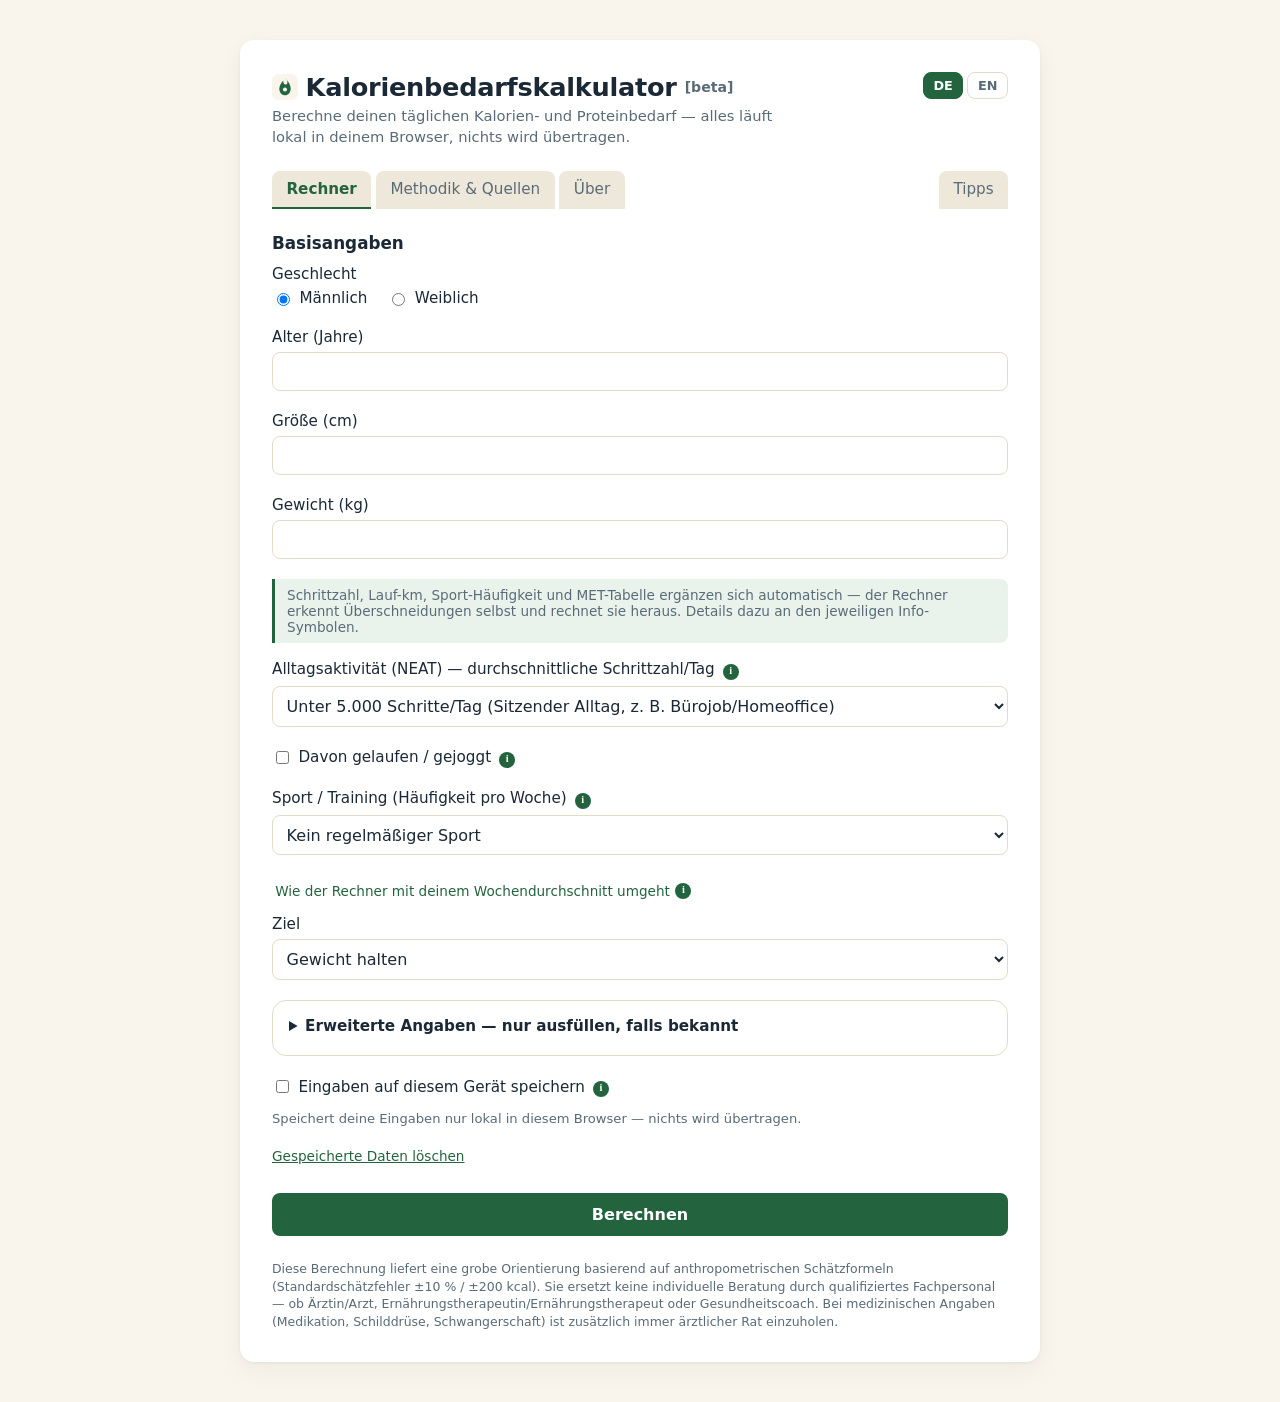
==== commit ae972dd3: "Icon-System-Politur: roter Hintergrund, Abstände, Reihenfolge, weitere Inhalte hinter Icons; Tab-Opt" ====
--- a/index.html
+++ b/index.html
@@ -56,8 +56,8 @@
         </div>
 
         <p class="bereichs-hinweis field-group-start" data-i18n="bewegung_kurzuebersicht">
-          Schrittzahl, Lauf-km, Sport-Häufigkeit und die MET-Tabelle bilden zusammen deine Bewegung ab — dieselbe
-          Aktivität nicht doppelt eintragen. Details an den Info-Symbolen.
+          Schrittzahl, Lauf-km, Sport-Häufigkeit und MET-Tabelle ergänzen sich automatisch — der Rechner erkennt
+          Überschneidungen selbst und rechnet sie heraus. Details dazu an den jeweiligen Info-Symbolen.
         </p>
 
         <div class="field">
@@ -116,11 +116,14 @@
           <p class="field-hint sub-field" id="hinweis-met-override-sport" hidden data-i18n="hinweis_met_override">Bei genauer MET-Berechnung wird oben automatisch „Kein regelmäßiger Sport" als Sport-Häufigkeit angenommen (Feld ist deaktiviert) — dein Training wird hier separat und präziser dazugerechnet. Deine Alltagsaktivität (NEAT) bleibt davon unberührt.</p>
         </div>
 
-        <div class="hint-box" data-i18n="neat_sport_aequivalenz_text">
-          Der Rechner ermittelt deinen durchschnittlichen Wochen-Tagesbedarf. 10.000 Schritte im Alltag verbrennen oft
-          ähnlich viel Energie wie eine intensive Sporteinheit — solange dein Wochenmittel aus Bewegung und Sport
-          konstant bleibt, passt die Berechnung.
-        </div>
+        <details class="info-toggle info-toggle-standalone">
+          <summary data-i18n-attr-aria-label="info_aria_wochenmittel"><span data-i18n="wochenmittel_teaser">Wie der Rechner mit deinem Wochendurchschnitt umgeht</span><span class="info-icon" aria-hidden="true">i</span></summary>
+          <div class="info-toggle-inhalt" data-i18n="neat_sport_aequivalenz_text">
+            Der Rechner ermittelt deinen durchschnittlichen Wochen-Tagesbedarf. 10.000 Schritte im Alltag verbrennen oft
+            ähnlich viel Energie wie eine intensive Sporteinheit — solange dein Wochenmittel aus Bewegung und Sport
+            konstant bleibt, passt die Berechnung.
+          </div>
+        </details>
 
         <div class="field field-group-start">
           <label for="goal" data-i18n="feld_ziel_label">Ziel</label>
@@ -136,7 +139,10 @@
 
           <fieldset class="field-group">
             <legend data-i18n="ffm_legend">Fettfreie Masse (FFM)</legend>
-            <p class="field-hint" data-i18n="ffm_hint">Falls bekannt, ermöglicht das eine präzisere Formel (Cunningham 1991 / Katch-McArdle).</p>
+            <details class="info-toggle">
+              <summary data-i18n-attr-aria-label="info_aria_ffm"><span class="info-icon" aria-hidden="true">i</span></summary>
+              <div class="info-toggle-inhalt" data-i18n="ffm_hint">Falls bekannt, ermöglicht das eine präzisere Formel (Cunningham 1991 / Katch-McArdle).</div>
+            </details>
             <div class="radio-group vertical">
               <label><input type="radio" name="ffmModus" value="keine" checked> <span data-i18n="ffm_opt_keine">Keine Angabe</span></label>
               <label><input type="radio" name="ffmModus" value="direkt"> <span data-i18n="ffm_opt_direkt">FFM direkt bekannt (z. B. DXA/BIA/ADP)</span></label>
@@ -160,7 +166,7 @@
           <fieldset class="field-group">
             <legend data-i18n="sport_legend">Sport / Training</legend>
             <details class="info-toggle info-toggle-standalone">
-              <summary data-i18n-attr-aria-label="info_aria_sport_training"><span class="info-icon" aria-hidden="true">i</span><span data-i18n="sport_hint_kurz"> Genauere Eingabe statt Häufigkeits-Schätzung</span></summary>
+              <summary data-i18n-attr-aria-label="info_aria_sport_training"><span data-i18n="sport_hint_kurz">Genauere Eingabe statt Häufigkeits-Schätzung</span><span class="info-icon" aria-hidden="true">i</span></summary>
               <div class="info-toggle-inhalt" data-i18n="sport_hint">
                 Falls du deine Trainingsdaten genau kennst, kannst du sie hier präzise angeben — das
                 <strong>ersetzt</strong> die Häufigkeits-Schätzung oben. Deine Alltagsaktivität (NEAT) bleibt davon
@@ -186,7 +192,7 @@
                 </div>
               </div>
               <details class="info-toggle info-toggle-standalone" id="hinweis-lauf-met" hidden>
-                <summary data-i18n-attr-aria-label="info_aria_lauf_met"><span class="info-icon" aria-hidden="true">i</span><span data-i18n="hinweis_lauf_met_kurz"> Lauf-km oben werden berücksichtigt</span></summary>
+                <summary data-i18n-attr-aria-label="info_aria_lauf_met"><span data-i18n="hinweis_lauf_met_kurz">Lauf-km oben werden berücksichtigt</span><span class="info-icon" aria-hidden="true">i</span></summary>
                 <div class="info-toggle-inhalt" data-i18n="hinweis_lauf_met">
                   Wenn du hier kein Laufen einträgst, werden deine oben angegebenen Lauf-Kilometer berücksichtigt.
                   Trägst du dein Lauftraining auch hier ein, berechnet der Rechner es exakt über MET — deine
@@ -305,18 +311,25 @@
         </details>
 
         <div class="field">
-          <label class="checkbox-label"><input type="checkbox" id="speichernAktiv"> <span data-i18n="speichern_label">Eingaben auf diesem Gerät speichern</span></label>
-          <p class="field-hint" data-i18n="speichern_hint">
-            Speichert deine Eingaben (nicht das Ergebnis) über <code>localStorage</code> direkt in diesem Browser auf diesem
-            Gerät — kein Cache, keine automatische Löschung durch den Browser. Die Daten bleiben, bis du „Daten löschen"
-            klickst oder die Website-Daten manuell in den Browser-Einstellungen leerst. Es wird nichts an einen Server übertragen.
-          </p>
+          <div class="field-label-row">
+            <label class="checkbox-label"><input type="checkbox" id="speichernAktiv"> <span data-i18n="speichern_label">Eingaben auf diesem Gerät speichern</span></label>
+            <details class="info-toggle">
+              <summary data-i18n-attr-aria-label="info_aria_speichern"><span class="info-icon" aria-hidden="true">i</span></summary>
+              <div class="info-toggle-inhalt" data-i18n="speichern_hint_technisch">
+                Über <code>localStorage</code> direkt in diesem Browser auf diesem Gerät — kein Cache, keine automatische
+                Löschung durch den Browser. Die Daten bleiben, bis du „Daten löschen" klickst oder die Website-Daten
+                manuell in den Browser-Einstellungen leerst.
+              </div>
+            </details>
+          </div>
+          <p class="field-hint" data-i18n="speichern_hint_kurz">Speichert deine Eingaben nur lokal in diesem Browser — nichts wird übertragen.</p>
           <button type="button" id="datenLoeschenBtn" class="link-btn" data-i18n="speichern_loeschen_btn">Gespeicherte Daten löschen</button>
         </div>
 
         <button type="submit" data-i18n="submit_btn">Berechnen</button>
       </form>
 
+      <div id="druck-inhalt">
       <section id="result" class="result" hidden aria-live="polite">
         <h3 class="section-heading" data-i18n="result_haupt_heading">Ergebnis</h3>
 
@@ -429,12 +442,17 @@
 
         <div class="result-aktionen">
           <div class="field print-footer-feld">
-            <label for="druckFussnote" data-i18n="druck_footer_label">Fußzeile für den PDF-Export (optional)</label>
+            <div class="field-label-row">
+              <label for="druckFussnote" data-i18n="druck_footer_label">Fußzeile für den PDF-Export (optional)</label>
+              <details class="info-toggle">
+                <summary data-i18n-attr-aria-label="info_aria_druck_footer"><span class="info-icon" aria-hidden="true">i</span></summary>
+                <div class="info-toggle-inhalt" data-i18n="druck_footer_hint">
+                  Wird zentriert am unteren Rand jeder gedruckten Seite angezeigt, z. B. dein Name. Bleibt das Feld leer, ändert
+                  sich am PDF-Export nichts.
+                </div>
+              </details>
+            </div>
             <input type="text" id="druckFussnote" maxlength="20">
-            <p class="field-hint" data-i18n="druck_footer_hint">
-              Wird zentriert am unteren Rand jeder gedruckten Seite angezeigt, z. B. dein Name. Bleibt das Feld leer, ändert
-              sich am PDF-Export nichts.
-            </p>
           </div>
 
           <button type="button" id="printBtn" class="secondary-btn" data-i18n="print_btn">Ergebnis als PDF speichern</button>
@@ -449,6 +467,7 @@
       <div class="druck-eingaben" id="druck-eingaben" hidden>
         <h2 class="section-heading" data-i18n="druck_eingaben_heading">Eingegebene Werte</h2>
         <dl id="druck-eingaben-liste"></dl>
+      </div>
       </div>
 
       <div class="druck-footer" id="druck-footer" hidden>
--- a/css/style.css
+++ b/css/style.css
@@ -8,6 +8,10 @@
   --color-signal: #a12f2f;
   --color-border: #e3dcc9;
   --color-highlight-bg: #eaf2ec;
+  /* Gleiche Mischung wie --color-highlight-bg (~9,5 % --color-signal in Weiß)
+     -- heller Tint derselben Farbfamilie statt einer frei gewählten Farbe,
+     für den roten (!)-Aufklapp-Inhalt analog zum grünen (i)-Hintergrund. */
+  --color-signal-bg: #f6ebeb;
   /* Mittelwert aus --color-bg (249,245,236) und --color-border (227,220,201) --
      bewusst nicht das ursprünglich vorgeschlagene #eef0f2 (kühles, leicht
      bläuliches Grau), das als große Fläche gegen die sonst durchgehend warme
@@ -141,19 +145,20 @@
 
 /* ---- Tabs ------------------------------------------------------------ */
 
+/* Kein Hintergrund auf dem Container mehr -- jeder Tab bekommt seine eigene
+   Fläche (siehe .tab-btn), mit Lücke dazwischen statt einer durchgehenden
+   Pille. Klassische Reiter-Optik statt einer einzigen farbigen Leiste. */
 .tabs {
   display: flex;
   flex-wrap: wrap;
-  gap: 0.25rem 0.5rem;
+  gap: 0.25rem 0.3rem;
+  margin-bottom: 1.25rem;
+}
+
+.tab-btn {
   background: var(--color-tab-bg);
-  border-radius: var(--radius-sm);
-  padding: 0.3rem 0.4rem;
-  margin-bottom: 1.25rem;
-}
-
-.tab-btn {
-  background: none;
   border: none;
+  border-radius: var(--radius-sm) var(--radius-sm) 0 0;
   padding: 0.55rem 0.9rem;
   font-size: 0.95rem;
   font-family: inherit;
@@ -229,6 +234,7 @@
 }
 
 .disclaimer-inline {
+  margin-top: 0.75rem;
   color: var(--color-signal);
 }
 
@@ -239,7 +245,7 @@
   display: flex;
   align-items: center;
   flex-wrap: wrap;
-  gap: 0.3rem;
+  gap: 0.5rem;
 }
 
 .info-toggle {
@@ -271,12 +277,12 @@
   align-items: center;
   justify-content: center;
   flex: 0 0 auto;
-  width: 1.2rem;
-  height: 1.2rem;
+  width: 1rem;
+  height: 1rem;
   border-radius: 50%;
   background: var(--color-accent);
   color: #fff;
-  font-size: 0.78rem;
+  font-size: 0.65rem;
   font-weight: 800;
   font-family: Georgia, "Times New Roman", serif;
   line-height: 1;
@@ -297,7 +303,7 @@
   /* Georgia bold setzt "!" mit anderen Glyphen-Metriken als "i" (schmaler,
      Punkt sitzt tiefer im Zeichen) -- ohne Ausgleich wirkt es im Kreis nach
      links unten verschoben statt zentriert wie beim "i". */
-  transform: translate(0.09em, -0.05em);
+  transform: translate(0.02em, -0.01em);
 }
 
 .info-toggle-wichtig summary:hover .info-icon {
@@ -311,6 +317,14 @@
   border-radius: var(--radius-sm);
   font-size: 0.95rem;
   line-height: 1.5;
+}
+
+/* Roter Aufklapp-Inhalt hinter (!)-Icons -- gleiche Box-Form/Padding wie
+   .info-toggle-inhalt, nur die Hintergrundfarbe wechselt (siehe
+   --color-signal-bg oben), damit Grün/Rot als dieselbe Art Inhalt erkennbar
+   bleiben und sich nur in der Kategorie unterscheiden. */
+.info-toggle-wichtig .info-toggle-inhalt {
+  background: var(--color-signal-bg);
 }
 
 .info-toggle-inhalt p {
@@ -797,10 +811,13 @@
 /* ---- Druck / PDF-Export (DIN A4) ------------------------------------------ */
 
 @media print {
-  /* margin:0 auf @page + Rand als Padding auf .card statt @page margin:
-     @page margin wird je nach Browser/Druckdialog-Einstellung ("Standard"
-     vs. "Keine" vs. "Minimal") unzuverlässig übernommen — Padding im
-     Box-Modell greift dagegen immer, unabhängig vom Druckdialog. */
+  /* margin:0 auf @page, Ränder kommen stattdessen aus Padding + box-decoration-
+     break -- @page margin wurde probiert (2026-08-20), verschiebt aber
+     nachweislich die Containing Box von .druck-footer (position:fixed): der
+     Footer landete konsequent zu weit oben statt unten am Seitenrand, egal
+     welcher @page-margin-Wert (getestet: einseitig, symmetrisch, mit/ohne
+     Playwright-preferCSSPageSize). @page margin:0 ist der einzige Wert, bei
+     dem die Fußzeile zuverlässig unten auf jeder Seite bleibt. */
   @page {
     size: A4;
     margin: 0;
@@ -809,13 +826,48 @@
   body {
     padding: 0;
     background: #fff;
+  }
+
+  /* Eigener, kleiner Seitenrand nur für den Header (erscheint nur einmal, auf
+     Seite 1) -- normales margin auf einem einzelnen, nicht fragmentierenden
+     Element, unabhängig von der Seiten-Umbruch-Logik unten. */
+  .header-row {
+    margin-top: 1cm;
   }
 
   .card {
     max-width: none;
     box-shadow: none;
     border-radius: 0;
-    padding: 2cm;
+    /* Nur noch links/rechts -- oben/unten übernimmt #druck-inhalt (siehe
+       dort). Würde .card hier zusätzlich oben/unten padden, käme das auf
+       Seite 1 zum eigenen Seite-1-Anteil von #druck-inhalts Padding hinzu
+       und würde dort unnötig Platz verschwenden (führte in einem Test zu
+       einer zusätzlichen, fast leeren Seite). */
+    padding: 0 2cm;
+  }
+
+  /* Eigener Wrapper um den gedruckten Inhalt (Ergebnis, Disclaimer,
+     "Eingegebene Werte") -- absichtlich getrennt von .card und ohne
+     .druck-footer als Nachfahre (der bleibt außerhalb, direktes Kind von
+     .card). box-decoration-break:clone auf .druck-footers eigenem Vorfahren
+     bringt dessen Containing-Block-Auflösung durcheinander (per PDF-Text-
+     Positions-Messung bestätigt: die Fußzeile verschwand auf allen Seiten
+     außer der letzten, sobald ein Vorfahre "clone" war -- unabhängig davon,
+     ob .druck-footer selbst Nachfahre dieses Vorfahren war oder nur Sibling).
+     Ohne "clone" greift Block-Achsen-Padding (oben/unten) laut Fragmentierungs-
+     Spec (box-decoration-break: slice, der Default) nur am allerersten
+     Seitenanfang bzw. allerletzten Seitenende einer über mehrere Seiten
+     laufenden Box, nicht an jedem inneren Seitenumbruch -- das war der
+     ursprünglich gemeldete Bug (Seite 1 hatte ~2,5cm oberen Rand, Folgeseiten
+     nur ~0,3-0,6cm, Inhalt lief praktisch bis an die Fußzeile heran). "clone"
+     wiederholt Padding an jedem Fragment, exakt der Use-Case, für den die
+     Eigenschaft eingeführt wurde -- hier isoliert auf diesen Wrapper
+     angewendet, damit .druck-footer unangetastet bleibt. */
+  #druck-inhalt {
+    padding: 2cm 0;
+    -webkit-box-decoration-break: clone;
+    box-decoration-break: clone;
   }
 
   .tabs,
@@ -862,6 +914,18 @@
 
   .disclaimer {
     margin-top: 0.75rem;
+  }
+
+  /* Verhindert, dass ein Absatz/Block mitten im Satz auf die nächste Seite
+     umbricht -- seit #druck-inhalt echte Seitenränder reserviert (siehe oben),
+     ist dafür pro Seite weniger Platz übrig als vorher, wodurch harte Umbrüche
+     mitten in Fließtext-Blöcken erstmals sichtbar wurden. */
+  .disclaimer,
+  .result-item,
+  .hint-box,
+  .formel-eintrag,
+  .soft-boundary-hinweis {
+    break-inside: avoid;
   }
 
   .soft-boundary-hinweis {
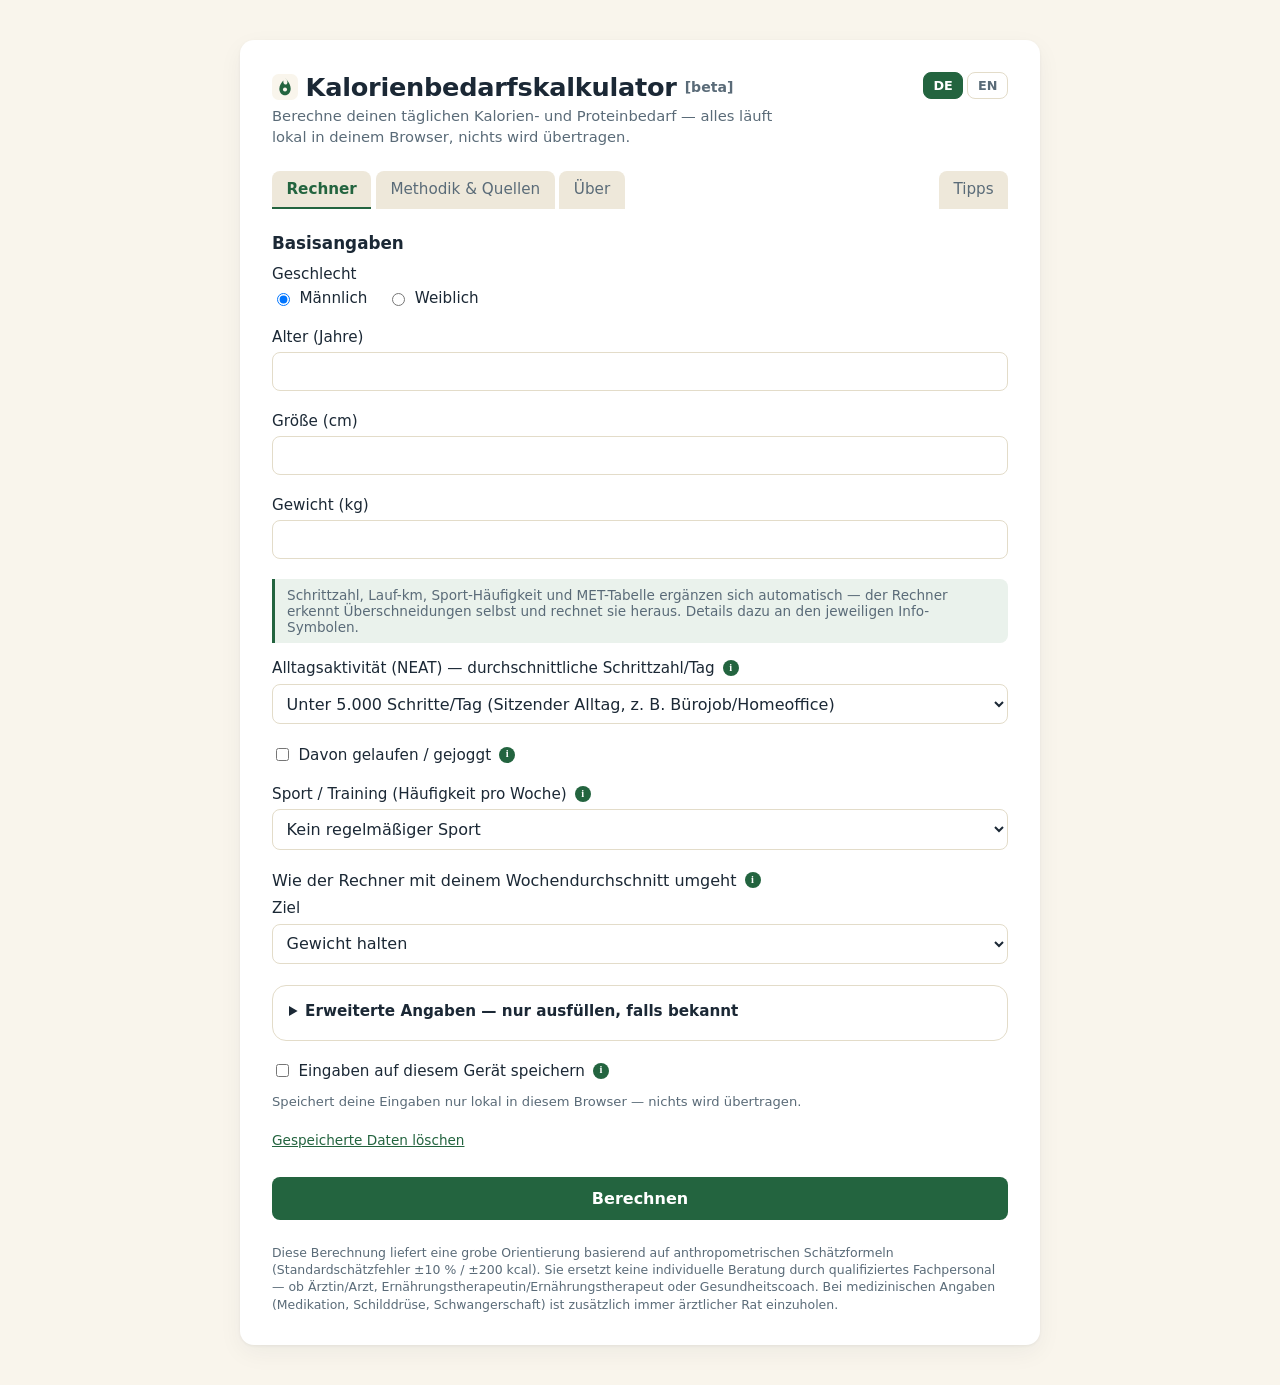
==== commit 998b574a: "Standalone-Icons vereinheitlichen, Stillstand-Disclaimer-Abstand endlich wirksam machen Die 3 "info-" ====
--- a/index.html
+++ b/index.html
@@ -116,14 +116,17 @@
           <p class="field-hint sub-field" id="hinweis-met-override-sport" hidden data-i18n="hinweis_met_override">Bei genauer MET-Berechnung wird oben automatisch „Kein regelmäßiger Sport" als Sport-Häufigkeit angenommen (Feld ist deaktiviert) — dein Training wird hier separat und präziser dazugerechnet. Deine Alltagsaktivität (NEAT) bleibt davon unberührt.</p>
         </div>
 
-        <details class="info-toggle info-toggle-standalone">
-          <summary data-i18n-attr-aria-label="info_aria_wochenmittel"><span data-i18n="wochenmittel_teaser">Wie der Rechner mit deinem Wochendurchschnitt umgeht</span><span class="info-icon" aria-hidden="true">i</span></summary>
-          <div class="info-toggle-inhalt" data-i18n="neat_sport_aequivalenz_text">
-            Der Rechner ermittelt deinen durchschnittlichen Wochen-Tagesbedarf. 10.000 Schritte im Alltag verbrennen oft
-            ähnlich viel Energie wie eine intensive Sporteinheit — solange dein Wochenmittel aus Bewegung und Sport
-            konstant bleibt, passt die Berechnung.
-          </div>
-        </details>
+        <div class="field-label-row">
+          <span data-i18n="wochenmittel_teaser">Wie der Rechner mit deinem Wochendurchschnitt umgeht</span>
+          <details class="info-toggle">
+            <summary data-i18n-attr-aria-label="info_aria_wochenmittel"><span class="info-icon" aria-hidden="true">i</span></summary>
+            <div class="info-toggle-inhalt" data-i18n="neat_sport_aequivalenz_text">
+              Der Rechner ermittelt deinen durchschnittlichen Wochen-Tagesbedarf. 10.000 Schritte im Alltag verbrennen oft
+              ähnlich viel Energie wie eine intensive Sporteinheit — solange dein Wochenmittel aus Bewegung und Sport
+              konstant bleibt, passt die Berechnung.
+            </div>
+          </details>
+        </div>
 
         <div class="field field-group-start">
           <label for="goal" data-i18n="feld_ziel_label">Ziel</label>
@@ -165,14 +168,17 @@
 
           <fieldset class="field-group">
             <legend data-i18n="sport_legend">Sport / Training</legend>
-            <details class="info-toggle info-toggle-standalone">
-              <summary data-i18n-attr-aria-label="info_aria_sport_training"><span data-i18n="sport_hint_kurz">Genauere Eingabe statt Häufigkeits-Schätzung</span><span class="info-icon" aria-hidden="true">i</span></summary>
-              <div class="info-toggle-inhalt" data-i18n="sport_hint">
-                Falls du deine Trainingsdaten genau kennst, kannst du sie hier präzise angeben — das
-                <strong>ersetzt</strong> die Häufigkeits-Schätzung oben. Deine Alltagsaktivität (NEAT) bleibt davon
-                unberührt.
-              </div>
-            </details>
+            <div class="field-label-row">
+              <span data-i18n="sport_hint_kurz">Genauere Eingabe statt Häufigkeits-Schätzung</span>
+              <details class="info-toggle">
+                <summary data-i18n-attr-aria-label="info_aria_sport_training"><span class="info-icon" aria-hidden="true">i</span></summary>
+                <div class="info-toggle-inhalt" data-i18n="sport_hint">
+                  Falls du deine Trainingsdaten genau kennst, kannst du sie hier präzise angeben — das
+                  <strong>ersetzt</strong> die Häufigkeits-Schätzung oben. Deine Alltagsaktivität (NEAT) bleibt davon
+                  unberührt.
+                </div>
+              </details>
+            </div>
             <div class="radio-group vertical">
               <label><input type="radio" name="sportModus" value="keine" checked> <span data-i18n="sport_opt_keine">Schätzung oben verwenden</span></label>
               <label><input type="radio" name="sportModus" value="met"> <span data-i18n="sport_opt_met">Genaue MET-Berechnung</span></label>
@@ -191,15 +197,18 @@
                   </details>
                 </div>
               </div>
-              <details class="info-toggle info-toggle-standalone" id="hinweis-lauf-met" hidden>
-                <summary data-i18n-attr-aria-label="info_aria_lauf_met"><span data-i18n="hinweis_lauf_met_kurz">Lauf-km oben werden berücksichtigt</span><span class="info-icon" aria-hidden="true">i</span></summary>
-                <div class="info-toggle-inhalt" data-i18n="hinweis_lauf_met">
-                  Wenn du hier kein Laufen einträgst, werden deine oben angegebenen Lauf-Kilometer berücksichtigt.
-                  Trägst du dein Lauftraining auch hier ein, berechnet der Rechner es exakt über MET — deine
-                  gelaufenen Schritte werden automatisch von deinen Alltagsschritten abgezogen. Du musst oben nichts
-                  ändern.
-                </div>
-              </details>
+              <div class="field-label-row" id="hinweis-lauf-met" hidden>
+                <span data-i18n="hinweis_lauf_met_kurz">Lauf-km oben werden berücksichtigt</span>
+                <details class="info-toggle">
+                  <summary data-i18n-attr-aria-label="info_aria_lauf_met"><span class="info-icon" aria-hidden="true">i</span></summary>
+                  <div class="info-toggle-inhalt" data-i18n="hinweis_lauf_met">
+                    Wenn du hier kein Laufen einträgst, werden deine oben angegebenen Lauf-Kilometer berücksichtigt.
+                    Trägst du dein Lauftraining auch hier ein, berechnet der Rechner es exakt über MET — deine
+                    gelaufenen Schritte werden automatisch von deinen Alltagsschritten abgezogen. Du musst oben nichts
+                    ändern.
+                  </div>
+                </details>
+              </div>
               <div class="field-label-row">
                 <span class="field-label" data-i18n="met_legend">MET-Aktivitäten</span>
                 <details class="info-toggle">
--- a/css/style.css
+++ b/css/style.css
@@ -234,8 +234,14 @@
 }
 
 .disclaimer-inline {
-  margin-top: 0.75rem;
   color: var(--color-signal);
+}
+
+/* Höhere Spezifität als .hint-box p (margin: 0 0 0.6rem), das den
+   margin-top sonst zuverlässig auf 0 zurücksetzt -- ein einfaches
+   margin-top auf .disclaimer-inline allein griff deshalb nie. */
+.hint-box .disclaimer-inline {
+  margin-top: 1.25rem;
 }
 
 /* Kompaktes Info-Icon (ⓘ) statt Dauertext-Hinweis -- nutzt <details>/<summary>,
@@ -248,9 +254,37 @@
   gap: 0.5rem;
 }
 
+/* Icon + aufgeklappte Box nebeneinander statt untereinander. */
 .info-toggle {
-  display: inline-block;
+  display: inline-flex;
+  align-items: flex-start;
+  gap: 0.6rem;
   vertical-align: middle;
+}
+
+/* Erzwingt den Zeilenumbruch: ein geöffnetes Icon beansprucht laut flex-basis
+   die gesamte Breite von .field-label-row, statt nur so viel Platz wie
+   Icon+Box tatsächlich brauchen -- dadurch passt garantiert nichts anderes
+   mehr auf dieselbe Zeile, unabhängig von der verfügbaren Breite (reines
+   "es ist zu breit"-Wrapping hätte bei schmalem Label + kurzer Box sonst
+   manchmal noch Platz auf der Label-Zeile gefunden). order:1 schiebt es
+   zusätzlich hinter ALLE noch geschlossenen Icons in der visuellen
+   Reihenfolge (die bleiben bei ihrem Default order:0) -- ohne das würde ein
+   100%-breites Element automatisch auch alles nach ihm im DOM auf eine neue
+   Zeile verdrängen, selbst noch geschlossene, kompakte Icons, die eigentlich
+   oben neben dem Label stehen bleiben sollen. Öffnet man ein zweites Icon,
+   wechselt auch das zu order:1 und rutscht -- da beide order:1 sind, in
+   Dokumentreihenfolge sortiert -- unter die Box des zuerst geöffneten. */
+.info-toggle[open] {
+  order: 1;
+  flex: 1 1 100%;
+}
+
+/* Box füllt die gesamte verbleibende Breite neben dem Icon (nicht nur eine
+   feste, schmale Spalte). */
+.info-toggle .info-toggle-inhalt {
+  margin-top: 0;
+  flex: 1 1 auto;
 }
 
 .info-toggle summary {
@@ -335,25 +369,6 @@
   margin-bottom: 0;
 }
 
-/* Variante für Icons, die nicht neben einem Feld-Label stehen, sondern für
-   sich als eigene Zeile -- Summary ist dann breiter (Icon + Kurztext) statt
-   nur ein rundes Icon. */
-.info-toggle-standalone {
-  display: block;
-  margin: 0.5rem 0;
-}
-
-.info-toggle-standalone summary {
-  padding: 0.4rem 0.2rem;
-  font-size: 0.85rem;
-  font-weight: 500;
-  color: var(--color-accent);
-}
-
-.info-toggle-standalone summary:hover {
-  text-decoration: underline;
-}
-
 .field-error {
   margin: 0.35rem 0 0;
   font-size: 0.82rem;
@@ -805,6 +820,15 @@
 /* Nur für den Druck/PDF-Export gedacht (zweite Seite mit den eingegebenen
    Werten) — auf dem Bildschirm nie sichtbar, siehe @media print unten. */
 .druck-eingaben {
+  display: none;
+}
+
+/* Dasselbe gilt für die Fußzeile: ihr hidden-Attribut wird kurz vor dem Druck
+   per JS entfernt (siehe ui.js printBtn-Handler) und danach nicht wieder
+   gesetzt -- ohne diese unbedingte Regel bliebe sie ab dem ersten PDF-Export
+   dauerhaft auch auf der normalen Seite sichtbar, da [hidden]{display:none}
+   dann nicht mehr greift. */
+.druck-footer {
   display: none;
 }
 
